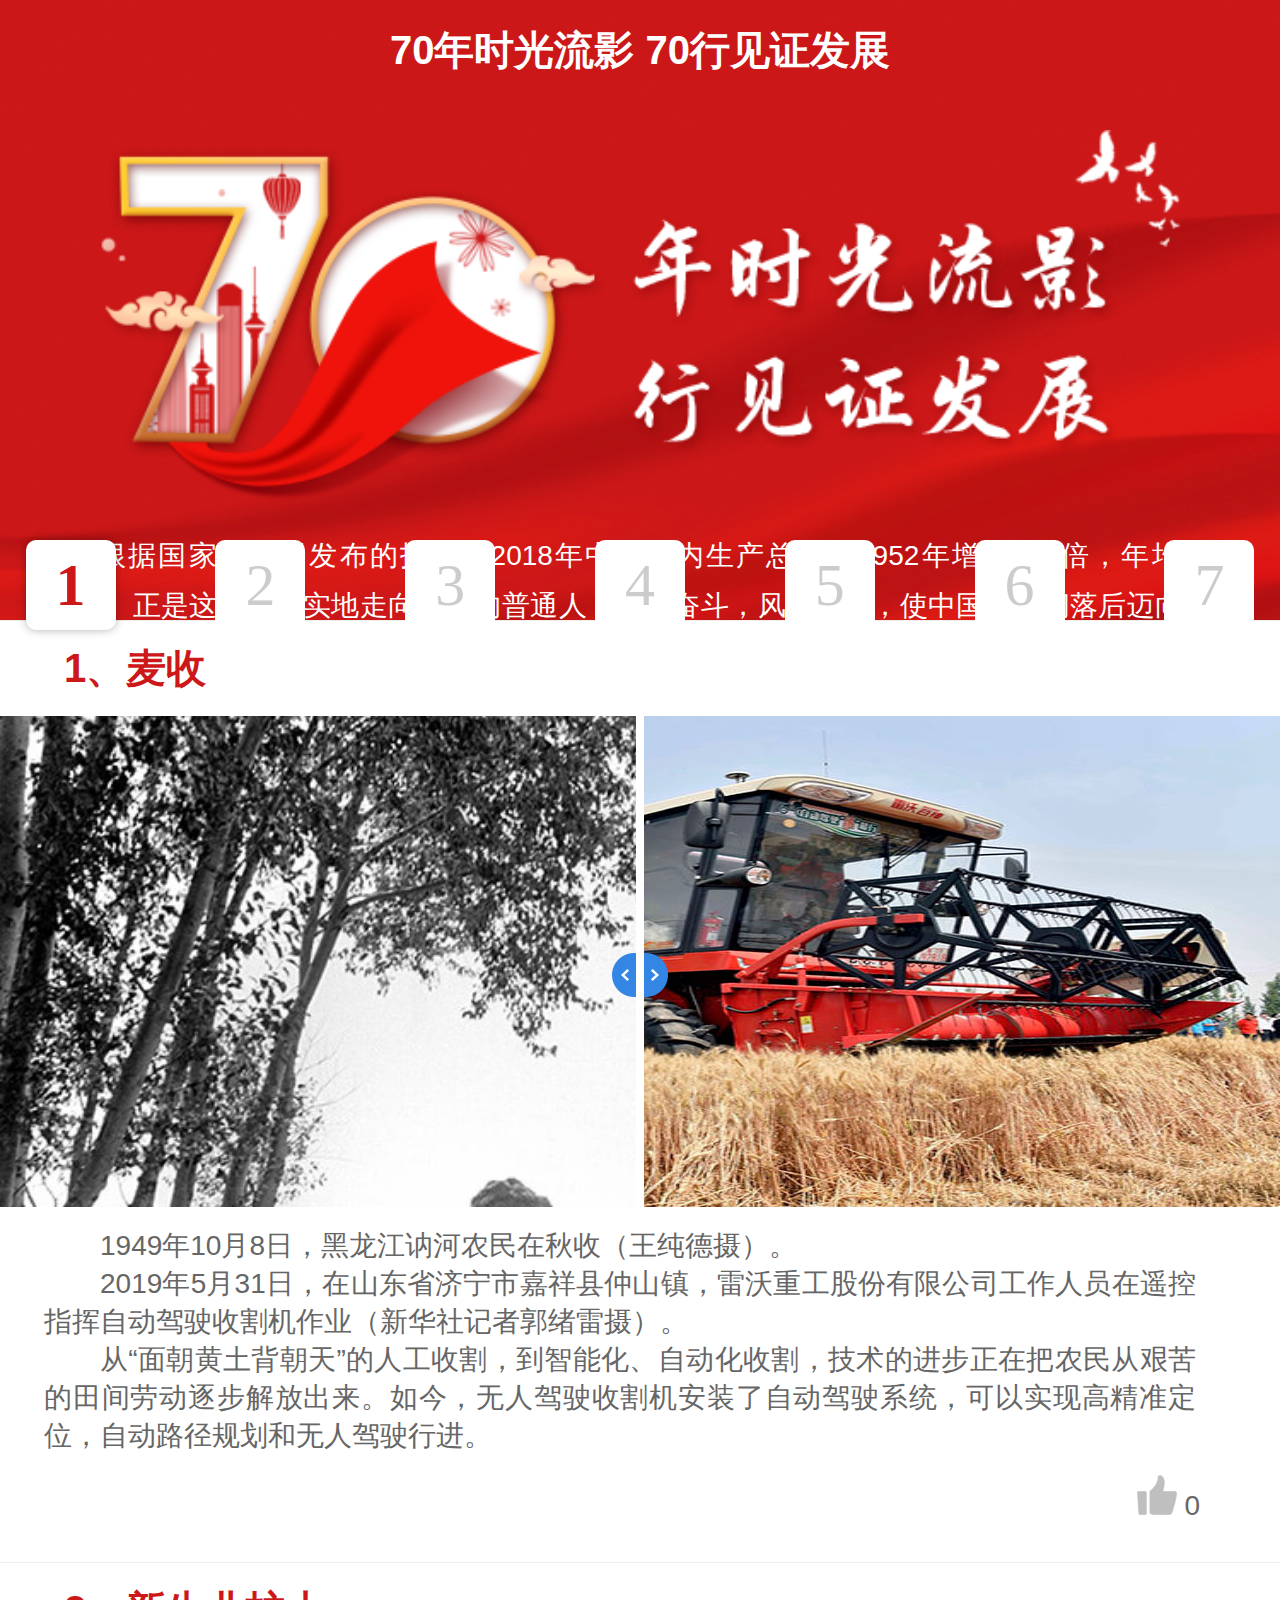
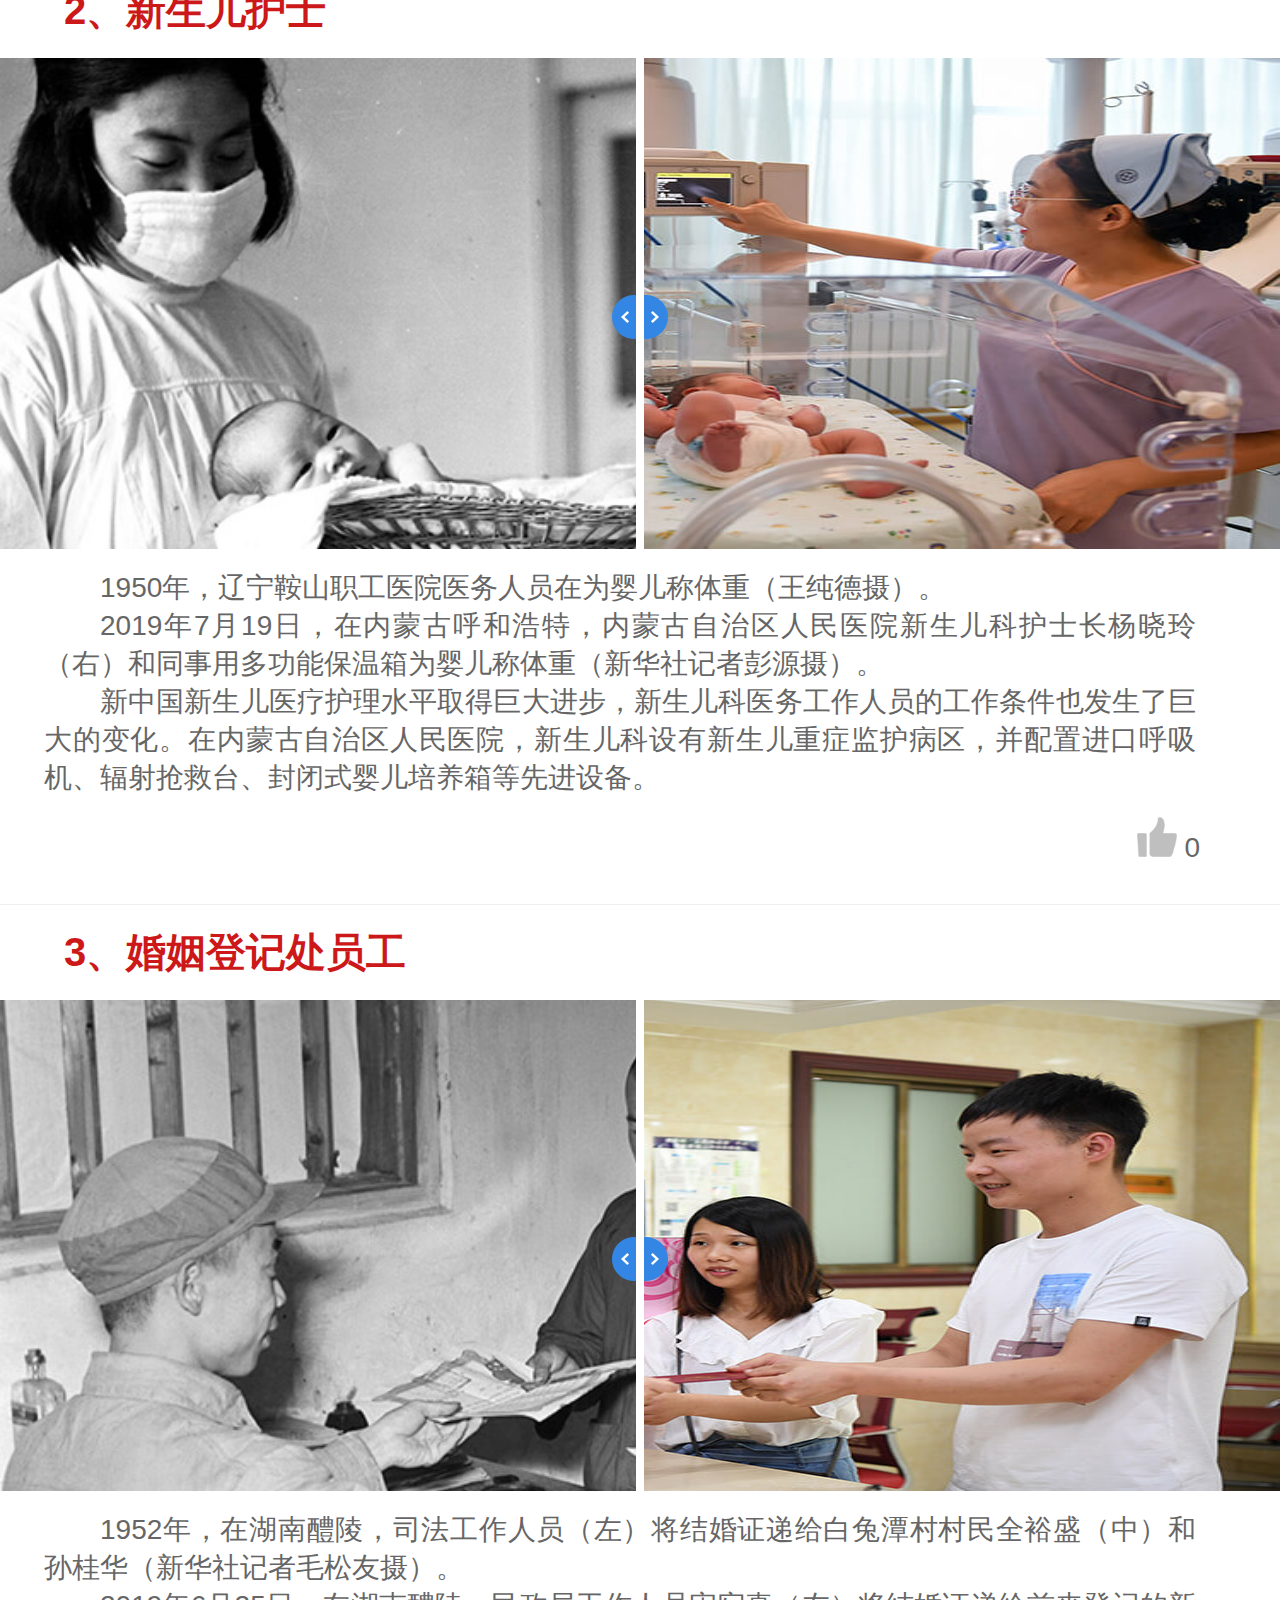
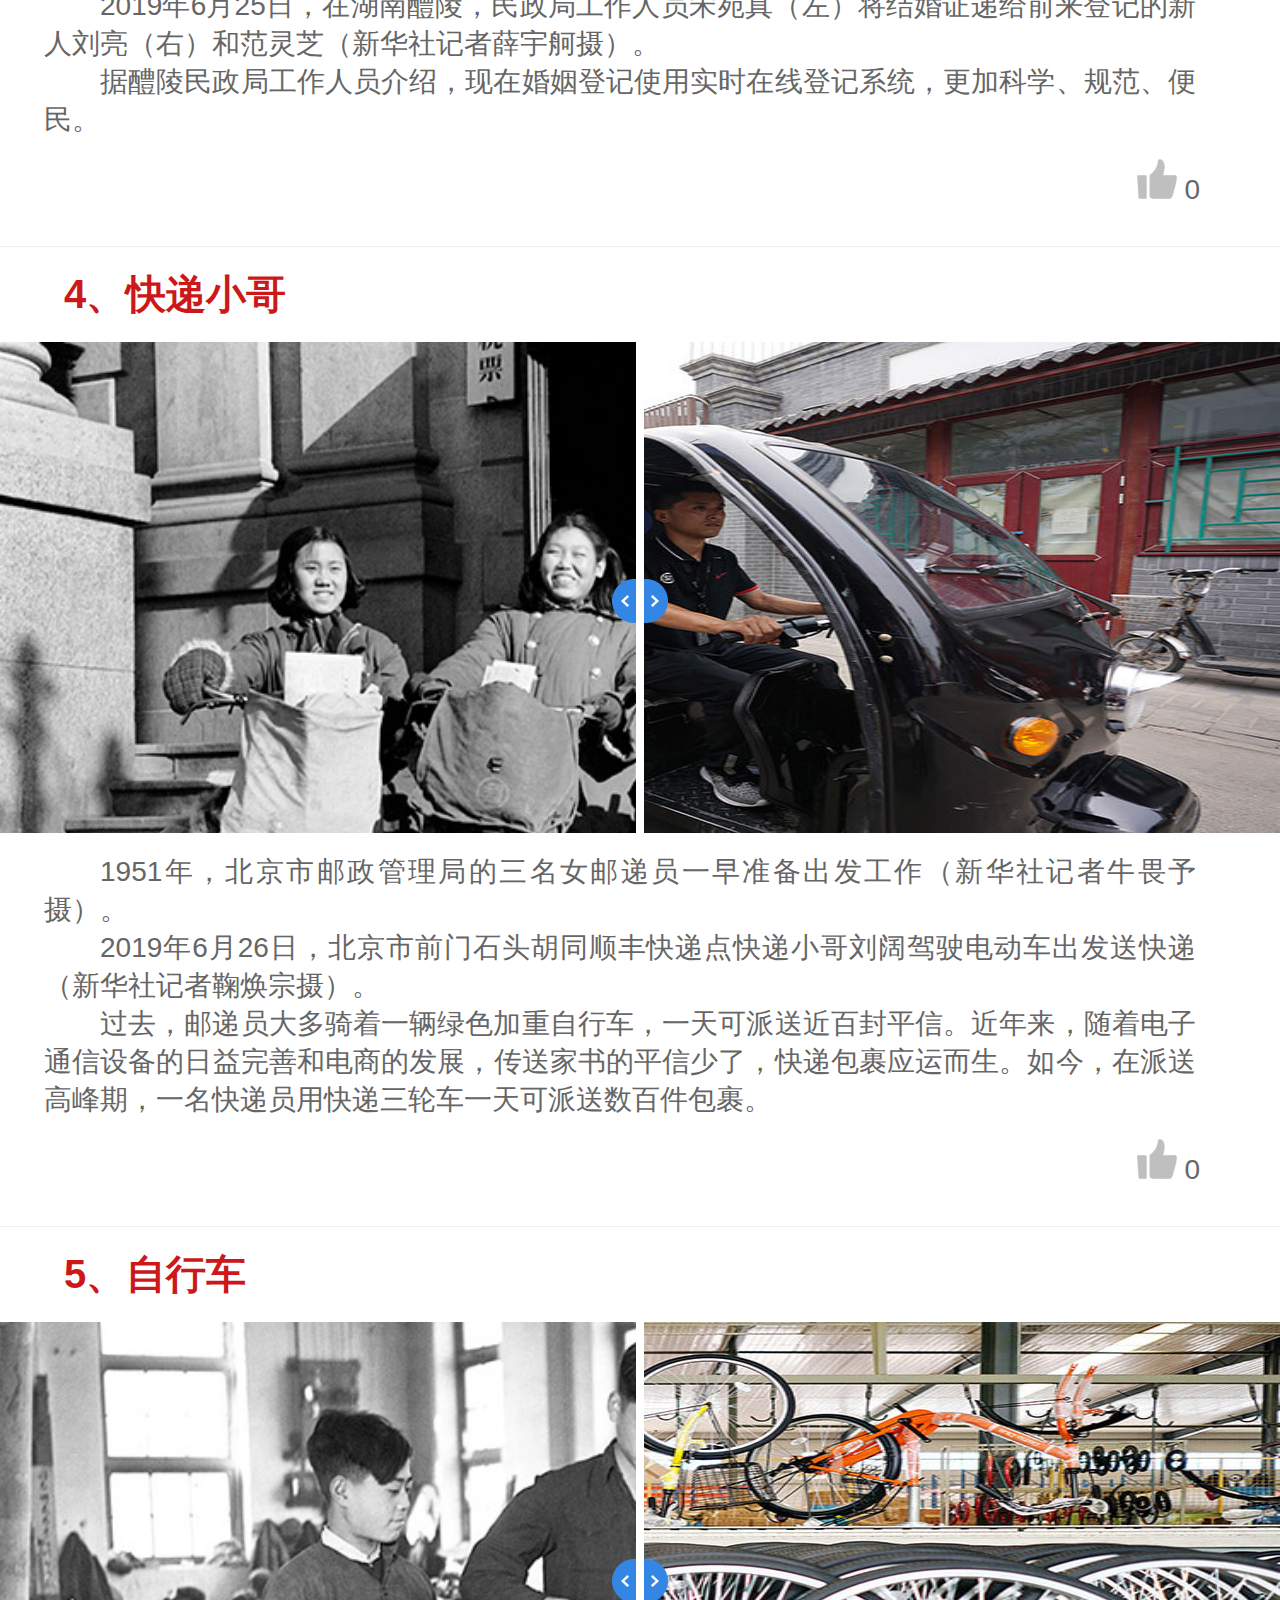
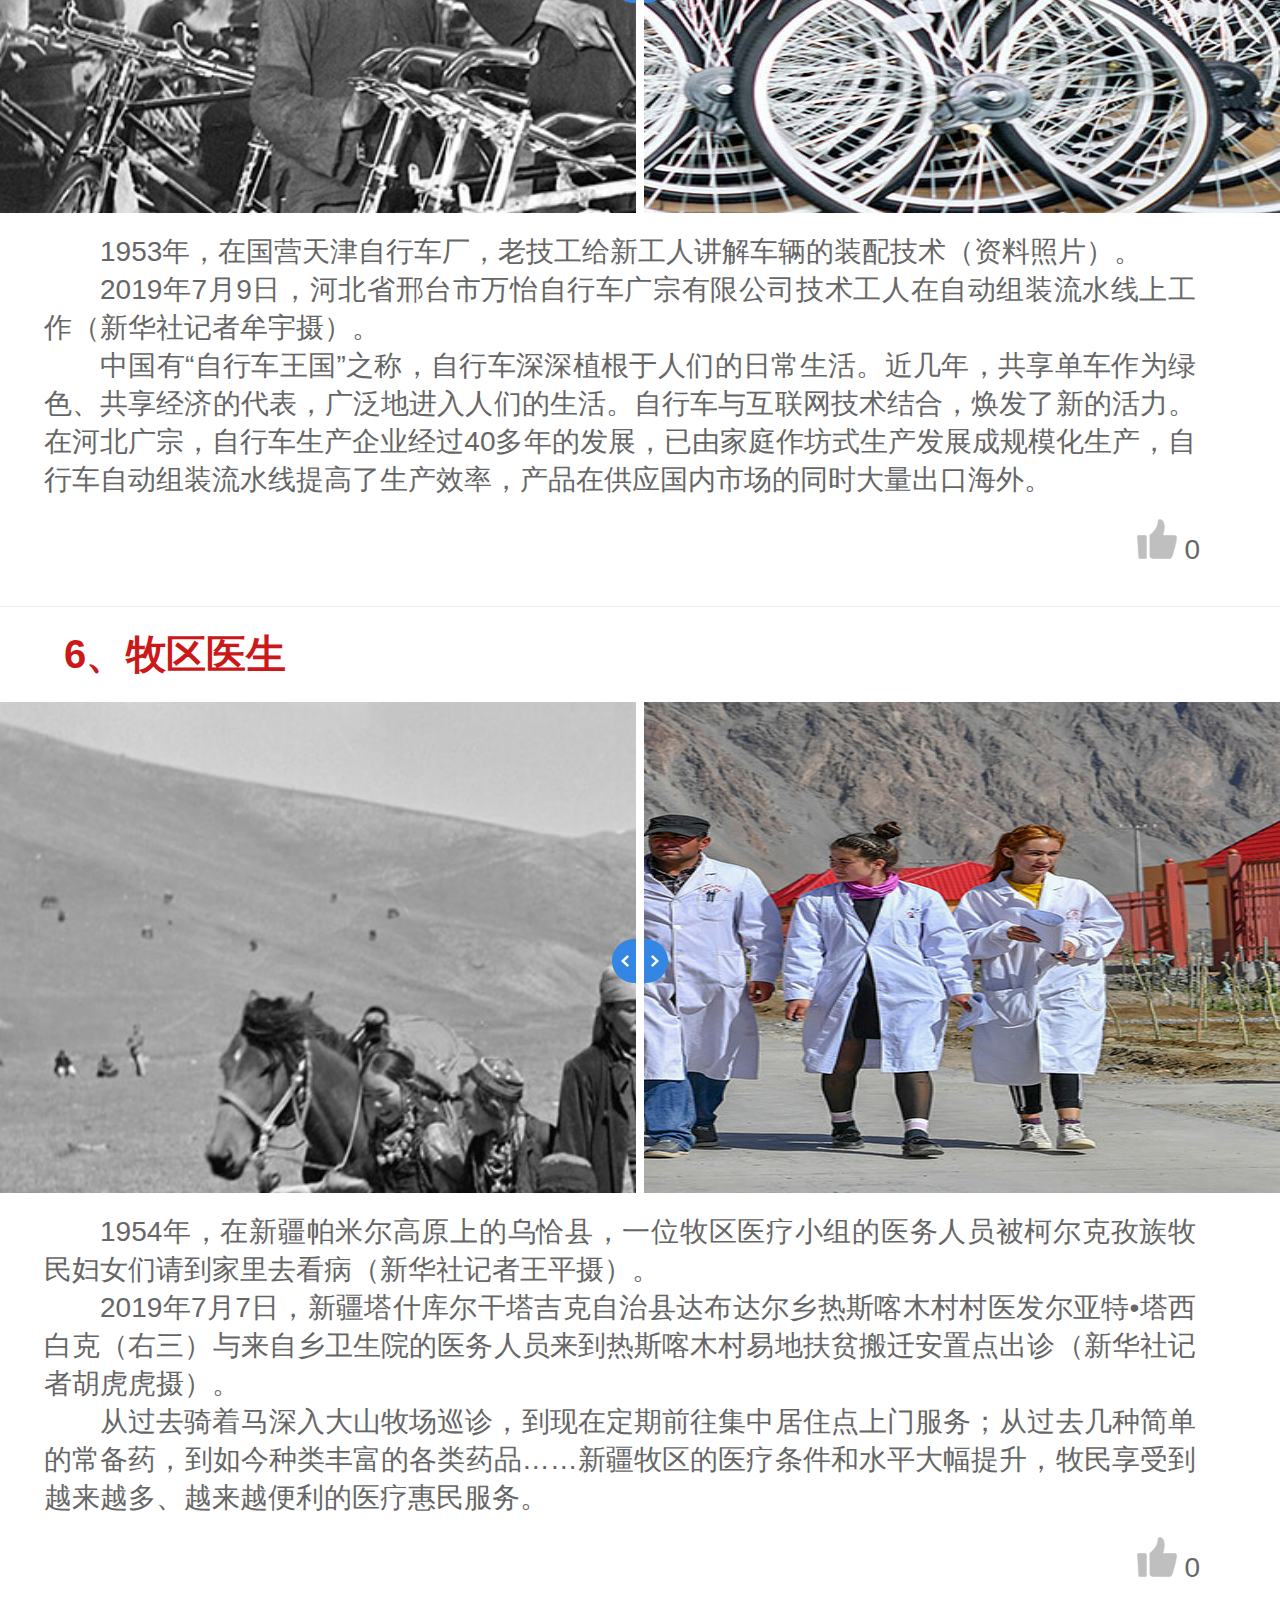
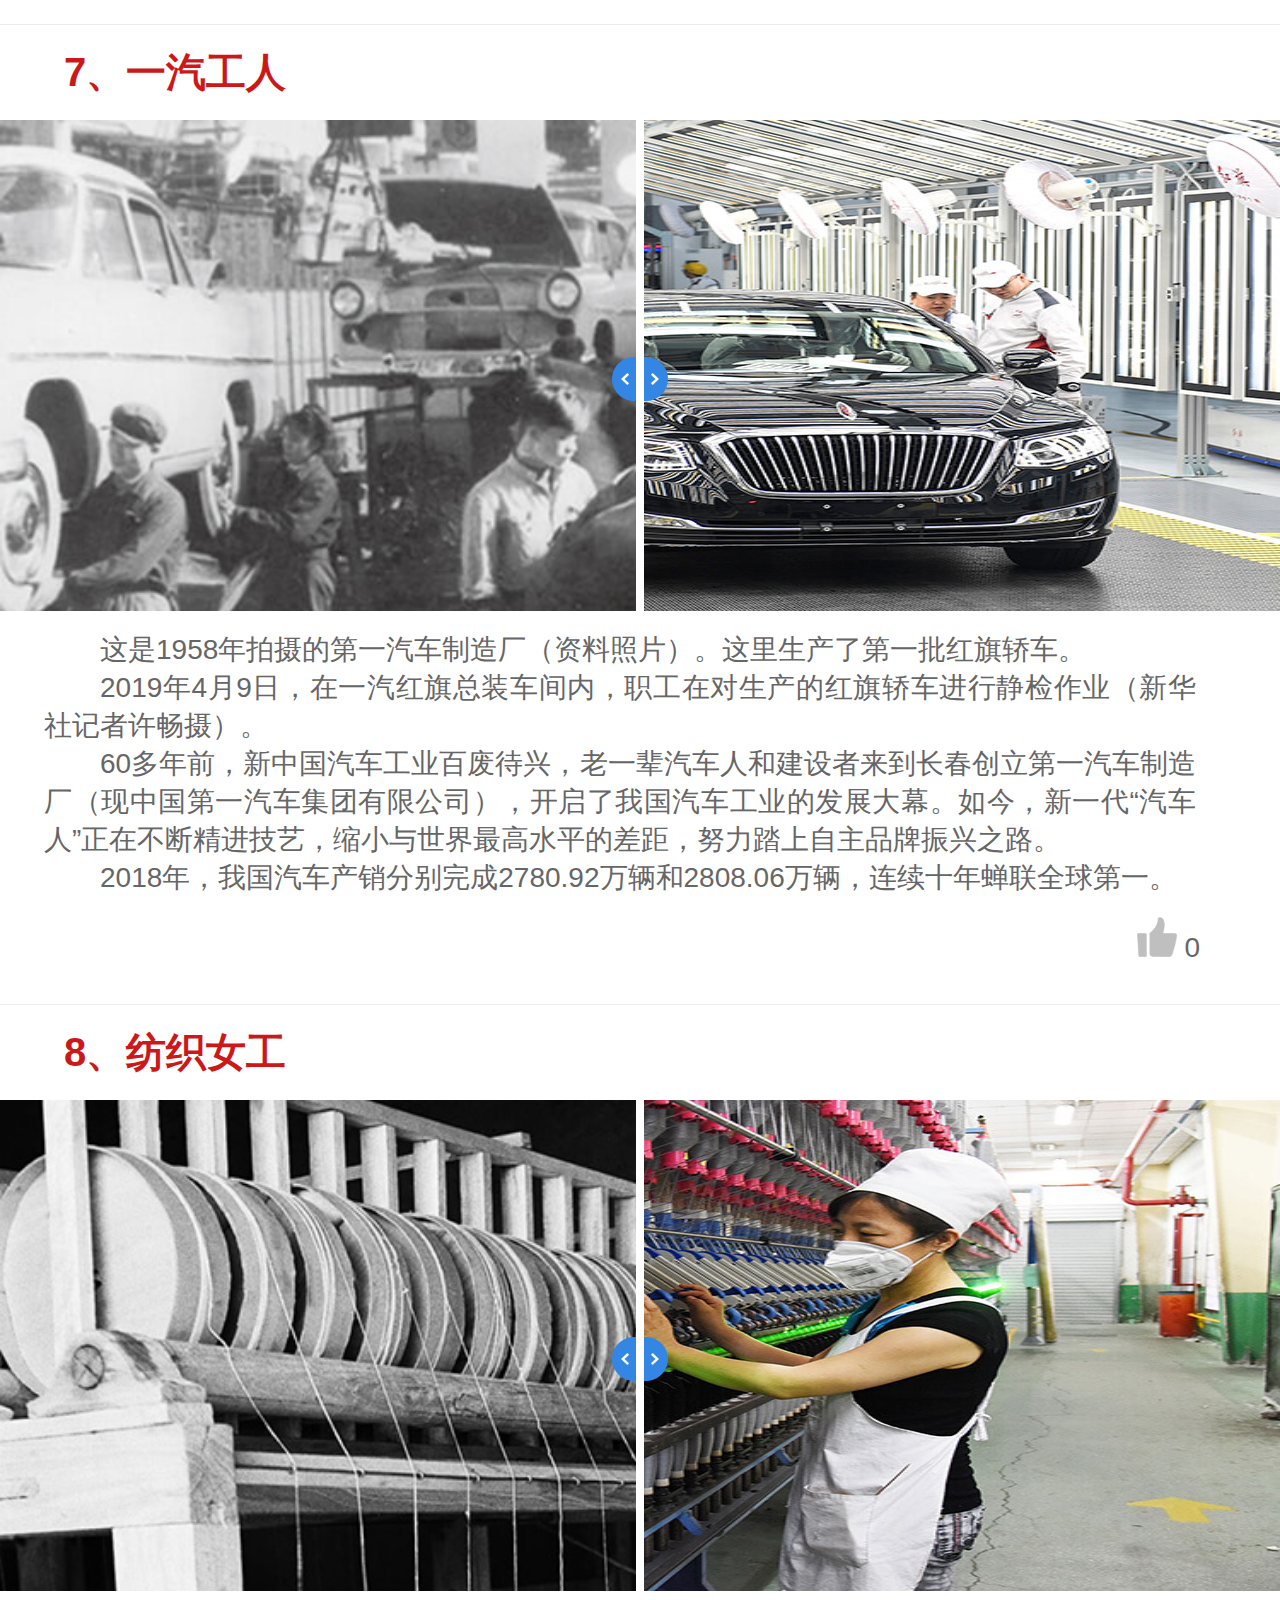
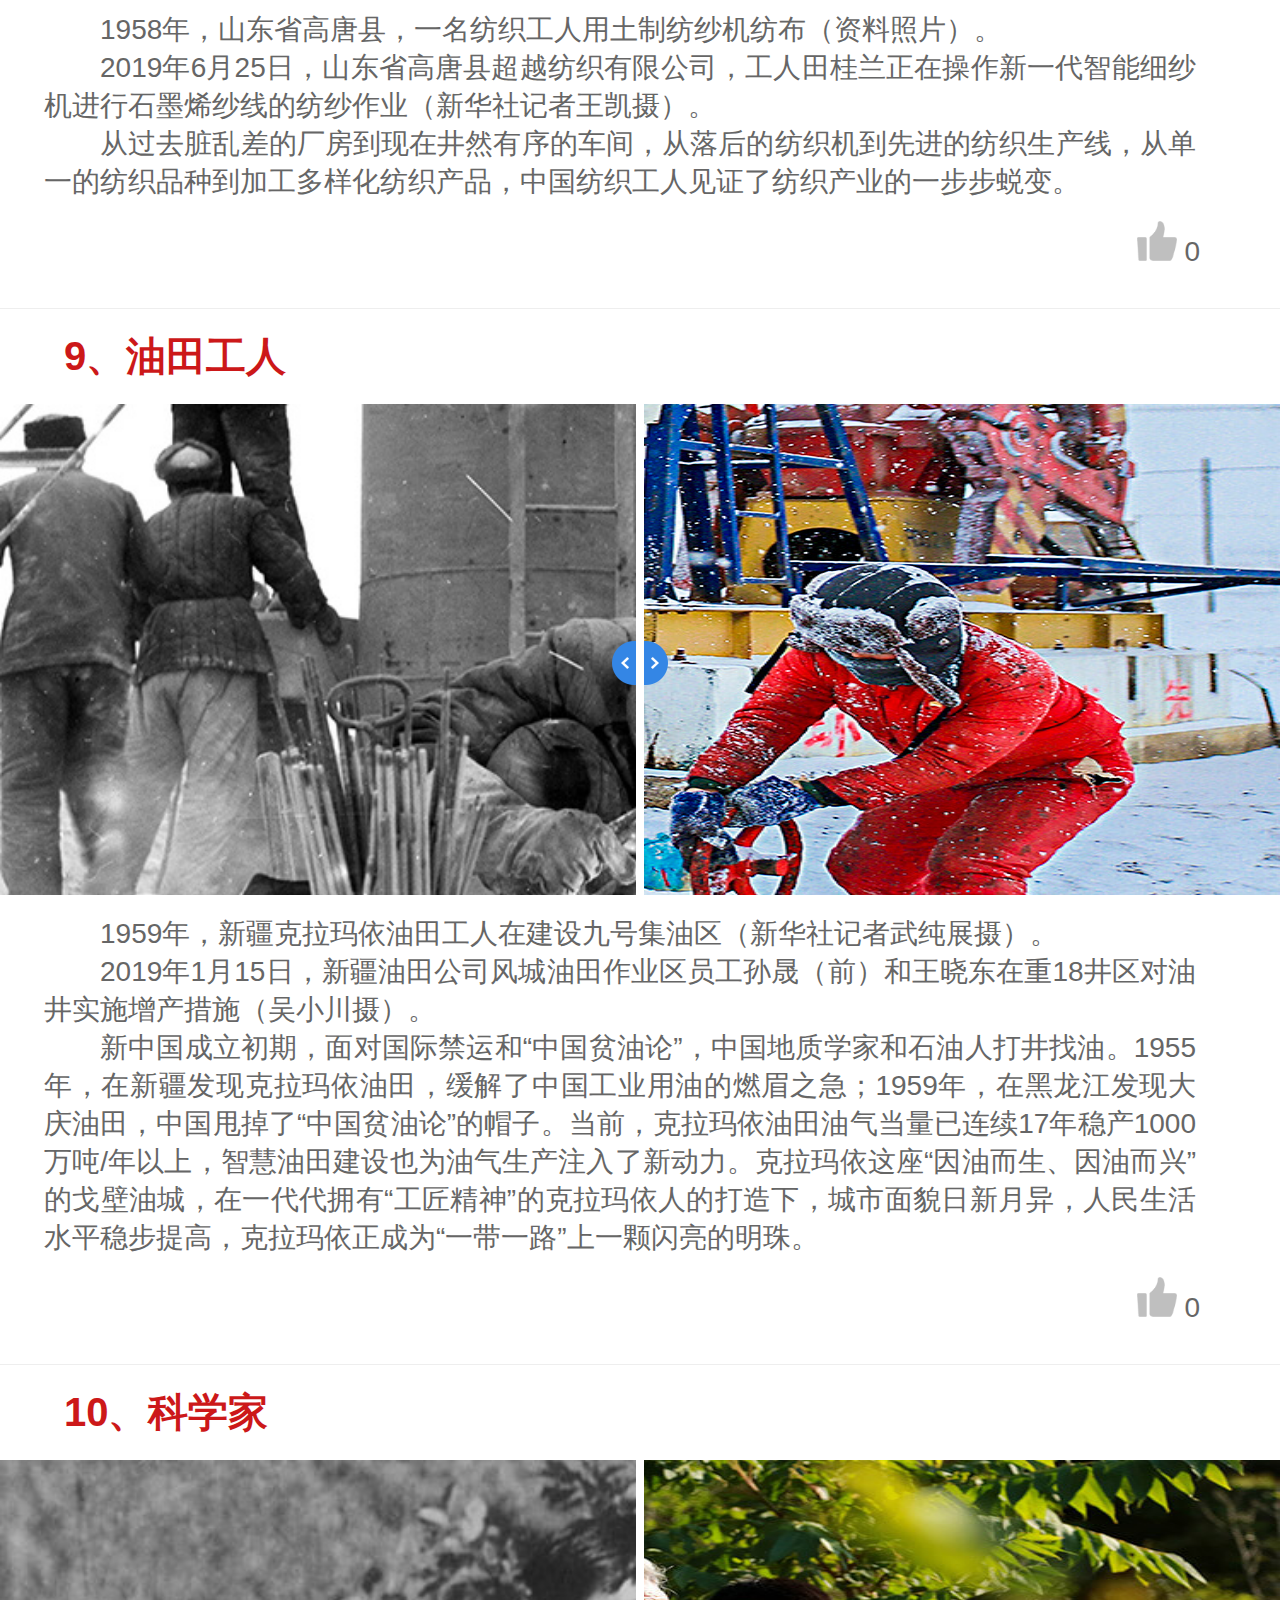
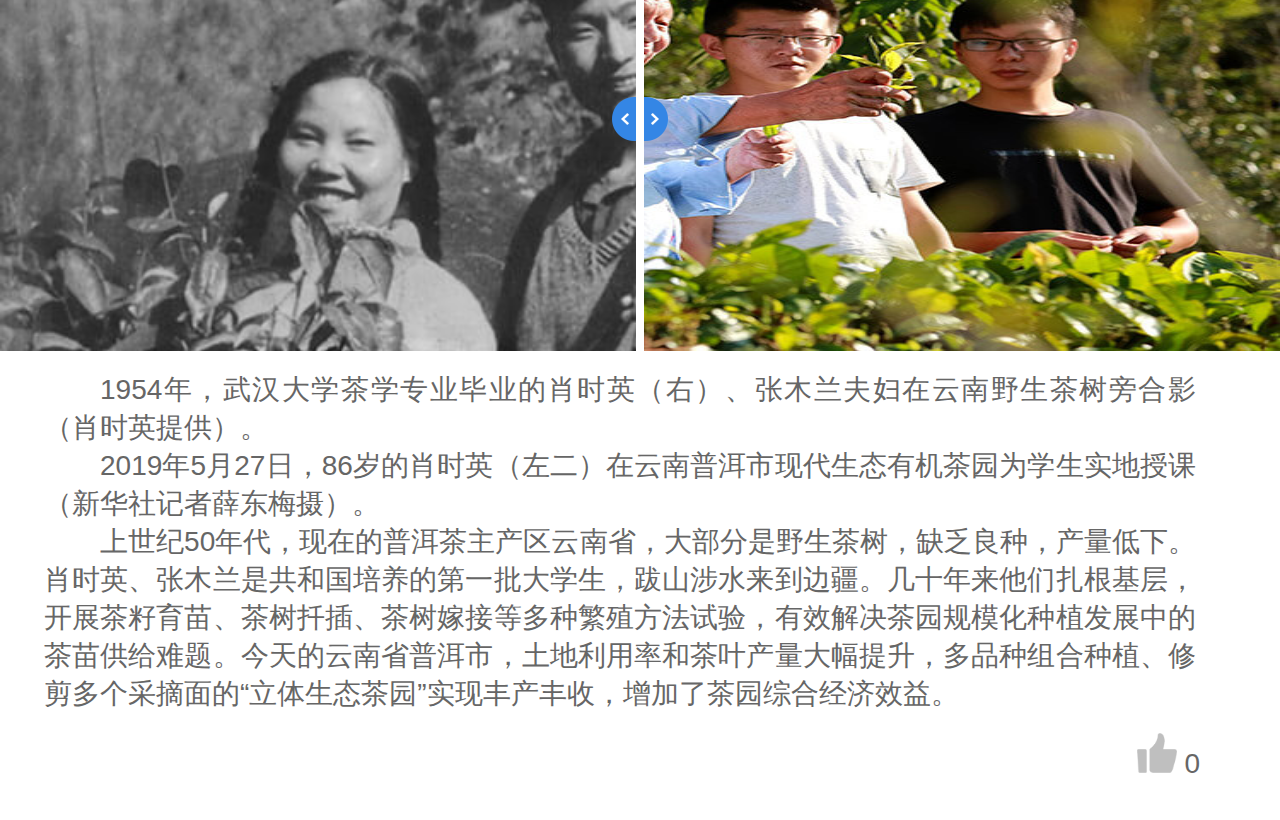
==== index.html @ 9a7c5da9 "'add'" ====
<html>
    <head>
        <meta charset='utf-8'/>
		<meta name="viewport" content="width=750,user-scalable=no" />
		<script>
			!function (url) {
				var link = document.createElement('link');
				link.rel = 'stylesheet';
				link.href = url + '?t=' + new Date().getTime();
				document.head.appendChild(link);
			}('./assets/css/index.css');
		</script>
        <title>
           壮丽70年 奋斗新时代
        </title>
        <style>
            *{margin:0;padding:0}
            a{
                text-decoration:none;
			}
			*{ touch-action: pan-y; } 
			li{list-style: none;}
			#container{
				width: 100%;
				height: 100%;
			}
        </style>
    </head>
    <body>
        <div id='loading'>
            <div class='lt-full'  style='background:url(./assets/images/loading-bg1.jpg) no-repeat center top;background-size:cover;opacity: 1'></div>

            <div class='zmiti-clock'>
                <div class='zmiti-c1'></div>
                <div class='zmiti-c2'></div>
                <div class='zmiti-c0'></div>
            </div>
             <div>轻轻地滑动手指，</div>
            <div>你将看到70年时光流影。</div>
            <div id='progress'>0%</div>
        </div>
        <div class='zmiti-main-ui'>
			<div class="zmiti-title-C hide " id='zmiti-title-C'>
				<header>70年时光流影 70行见证发展</header>
				<div class='zmiti-title-img'>
					<img src="./assets/images/70.png" alt="">
				</div>
				<div class='zmiti-title-text'>
					从邮递员到快递小哥、从下水道工人到城市环卫工作者、从绿皮火车司机到高铁司机……他们是普通职业的从业者，他们是新中国美好生活的创造者、守护者。每一个中国人，每一点平凡的努力，成就不平凡的自己，也成就不平凡的中国。</div>
				<div class='zmiti-title-text'>
					根据国家统计局发布的报告，2018年中国国内生产总值比1952年增长175倍，年均增长8.1%。正是这些脚踏实地走向梦想的普通人，默默奋斗，风雨砥砺，使中国从封闭落后迈向开放进步，从温饱不足迈向全面小康，从积贫积弱迈向繁荣富强，创造了人类发展史上的伟大奇迹。
				</div>
				<div class='zmiti-team-item'>总策划：刘洁、陈凯星</div>
				<div class='zmiti-team-item'>执行策划：王建华、齐慧杰、薛东梅</div>
				<div class='zmiti-team-item'>编辑：林繁晶、孟晨光、赵宇思、隋先凯 </div>
				<div class='zmiti-team-item'>新华社摄影部、新华社新媒体中心</div>
				<div class='zmiti-team-item'>联合制作</div>
				<span class='zmiti-arrow' id='zmiti-arrow'></span>
			</div>
			<ul class='zmiti-nav hide' id='zmiti-nav'>
				<li class='active'>1</li>
				<li>2</li>
				<li>3</li>
				<li>4</li>
				<li>5</li>
				<li>6</li>
				<li>7</li>
			</ul>
			<div id="container" class='hide'>

			</div>
        </div>

       

		<script src="//res.wx.qq.com/open/js/jweixin-1.3.0.js"></script>
		<!-- <script src="https://cdn.bootcss.com/vConsole/3.2.2/vconsole.min.js"></script> -->
        <script src="./assets/js/axios.min.js"></script>
	<script>
		window.VConsole && new VConsole()
		window.h5name  =  'image70';
        document.getElementsByTagName('html')[0].style.fontSize = 750 / 10 + 'px';
		function wxHandlercallback(res,title,desc) {
			arguments.callee.res = arguments.callee.res || res;
			wx.config({
				debug: false,
				appId: arguments.callee.res.appId,
				timestamp: arguments.callee.res.timestamp,
				nonceStr: arguments.callee.res.nonceStr,
				signature: arguments.callee.res.signature,
				jsApiList: ["onMenuShareTimeline", "onMenuShareAppMessage", "onMenuShareQQ", "onMenuShareQZone",
					"onMenuShareWeibo"
				]
			});

			//window.location.href = encodeURI(window.location.href)

			wx.ready(function () {
				var config = {
					title: '壮丽70年 奋斗新时代',
					desc: '70年时光流影 70行见证发展',
					//link: encodeURIComponent(window.location.href.split('?')[0].split('#')[0]),
					link: 'https://h5.zhongguowangshi.com/h5/'+window.h5name+'/index.html',
					imgUrl: "http://h5.zhongguowangshi.com/h5/"+window.h5name+"/assets/images/204.jpg",
					error:function(){

					},
					success(){
					}
				};
				wx.onMenuShareAppMessage(config);
				wx.onMenuShareTimeline(config);
			});
		}

        function loadScript(url){
            var script = document.createElement('script');
            script.src = url+'?t='+new Date().getTime();
            document.body.appendChild(script);
        }

        loadScript('./assets/js/index.js');
	</script>

        <script src="//openapi.zhongguowangshi.com/wxHandler.ashx?callback=wxHandlercallback&action=getWeixinConfig&debug=1&site=xhsh5"></script>
    </body>
</html>
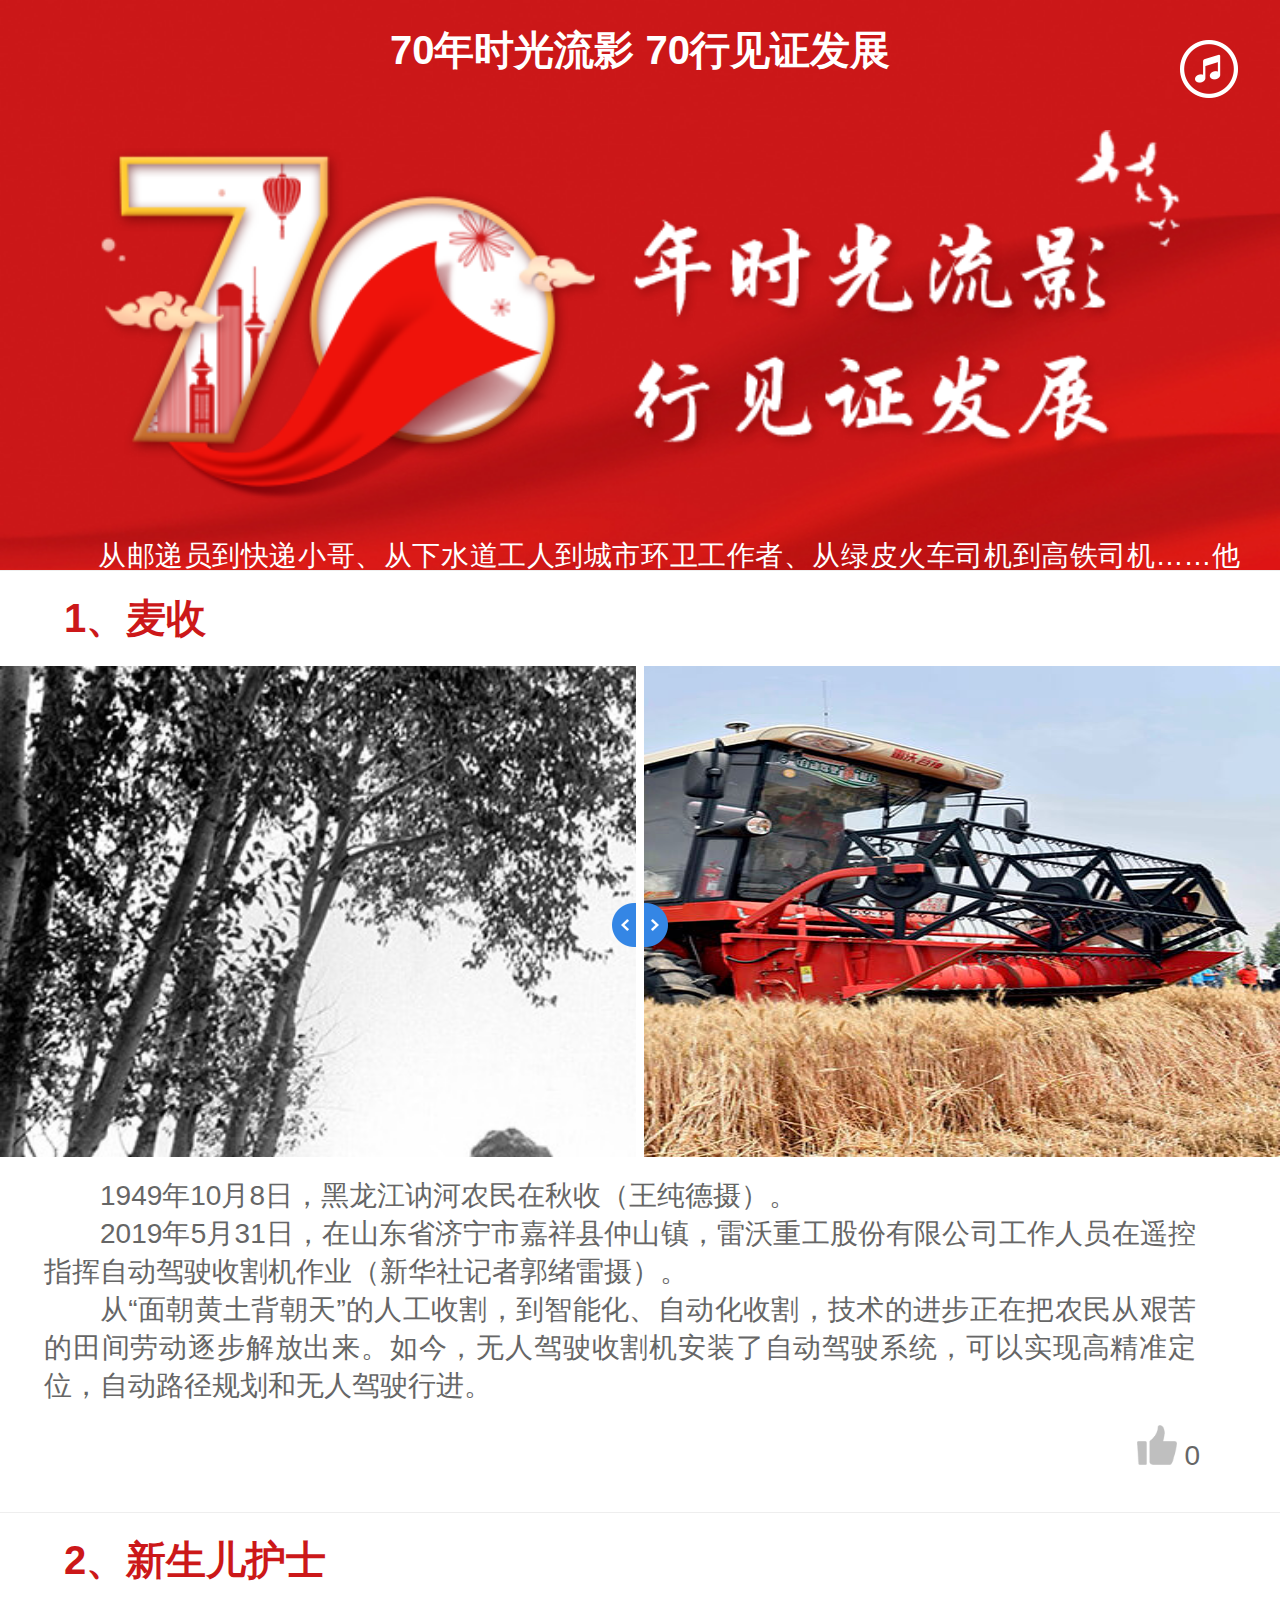
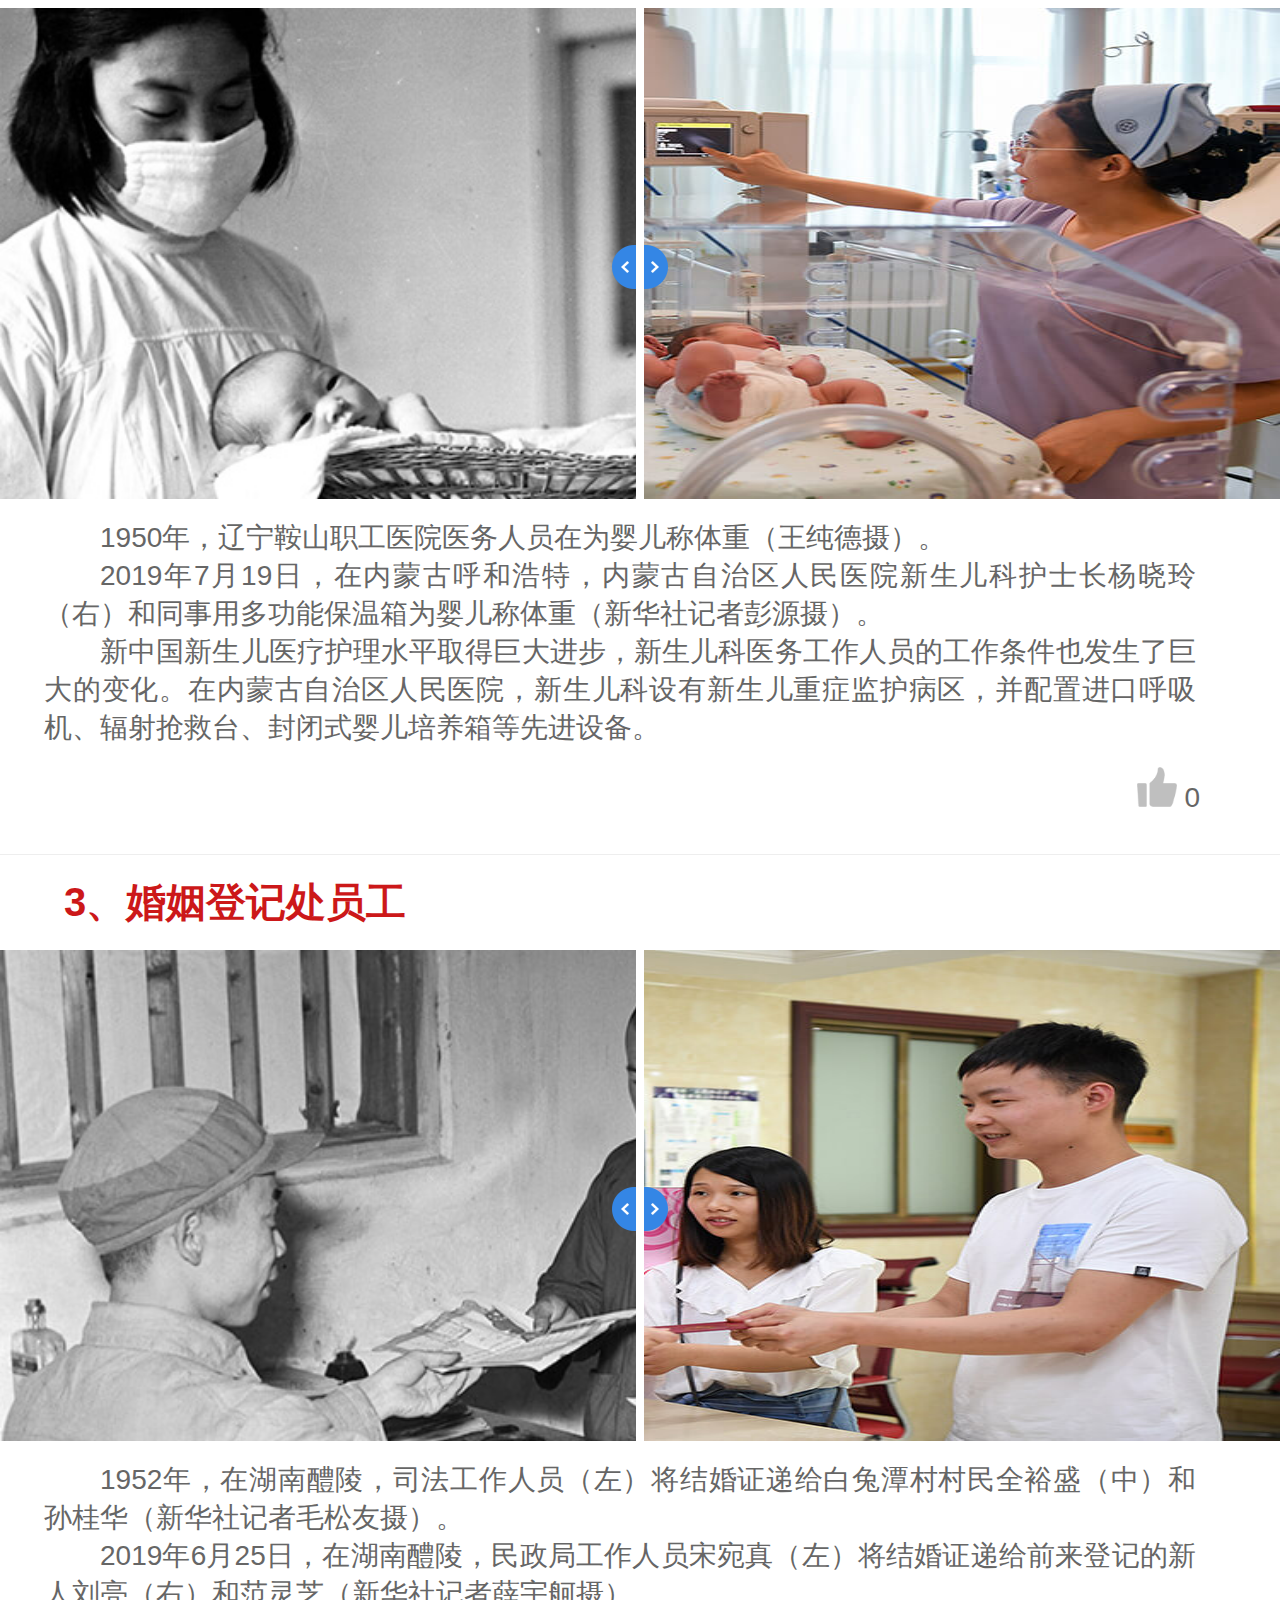
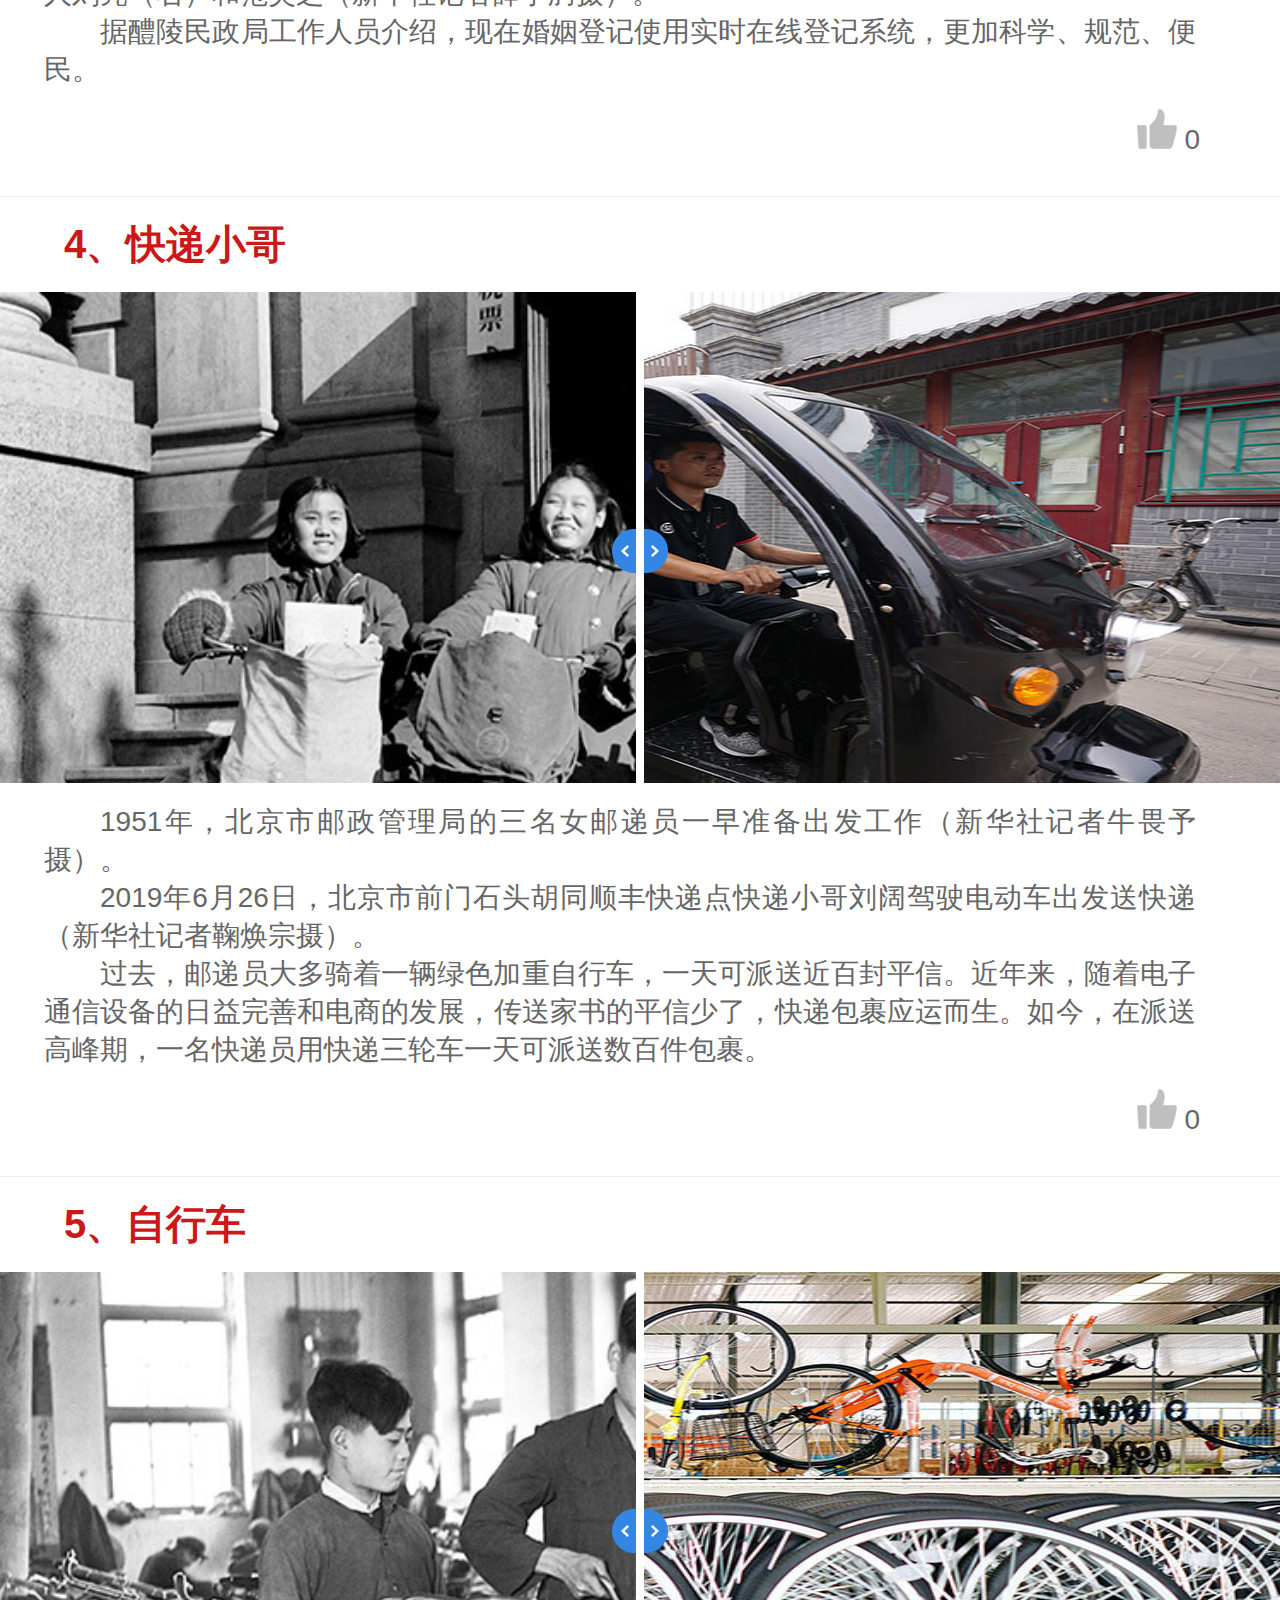
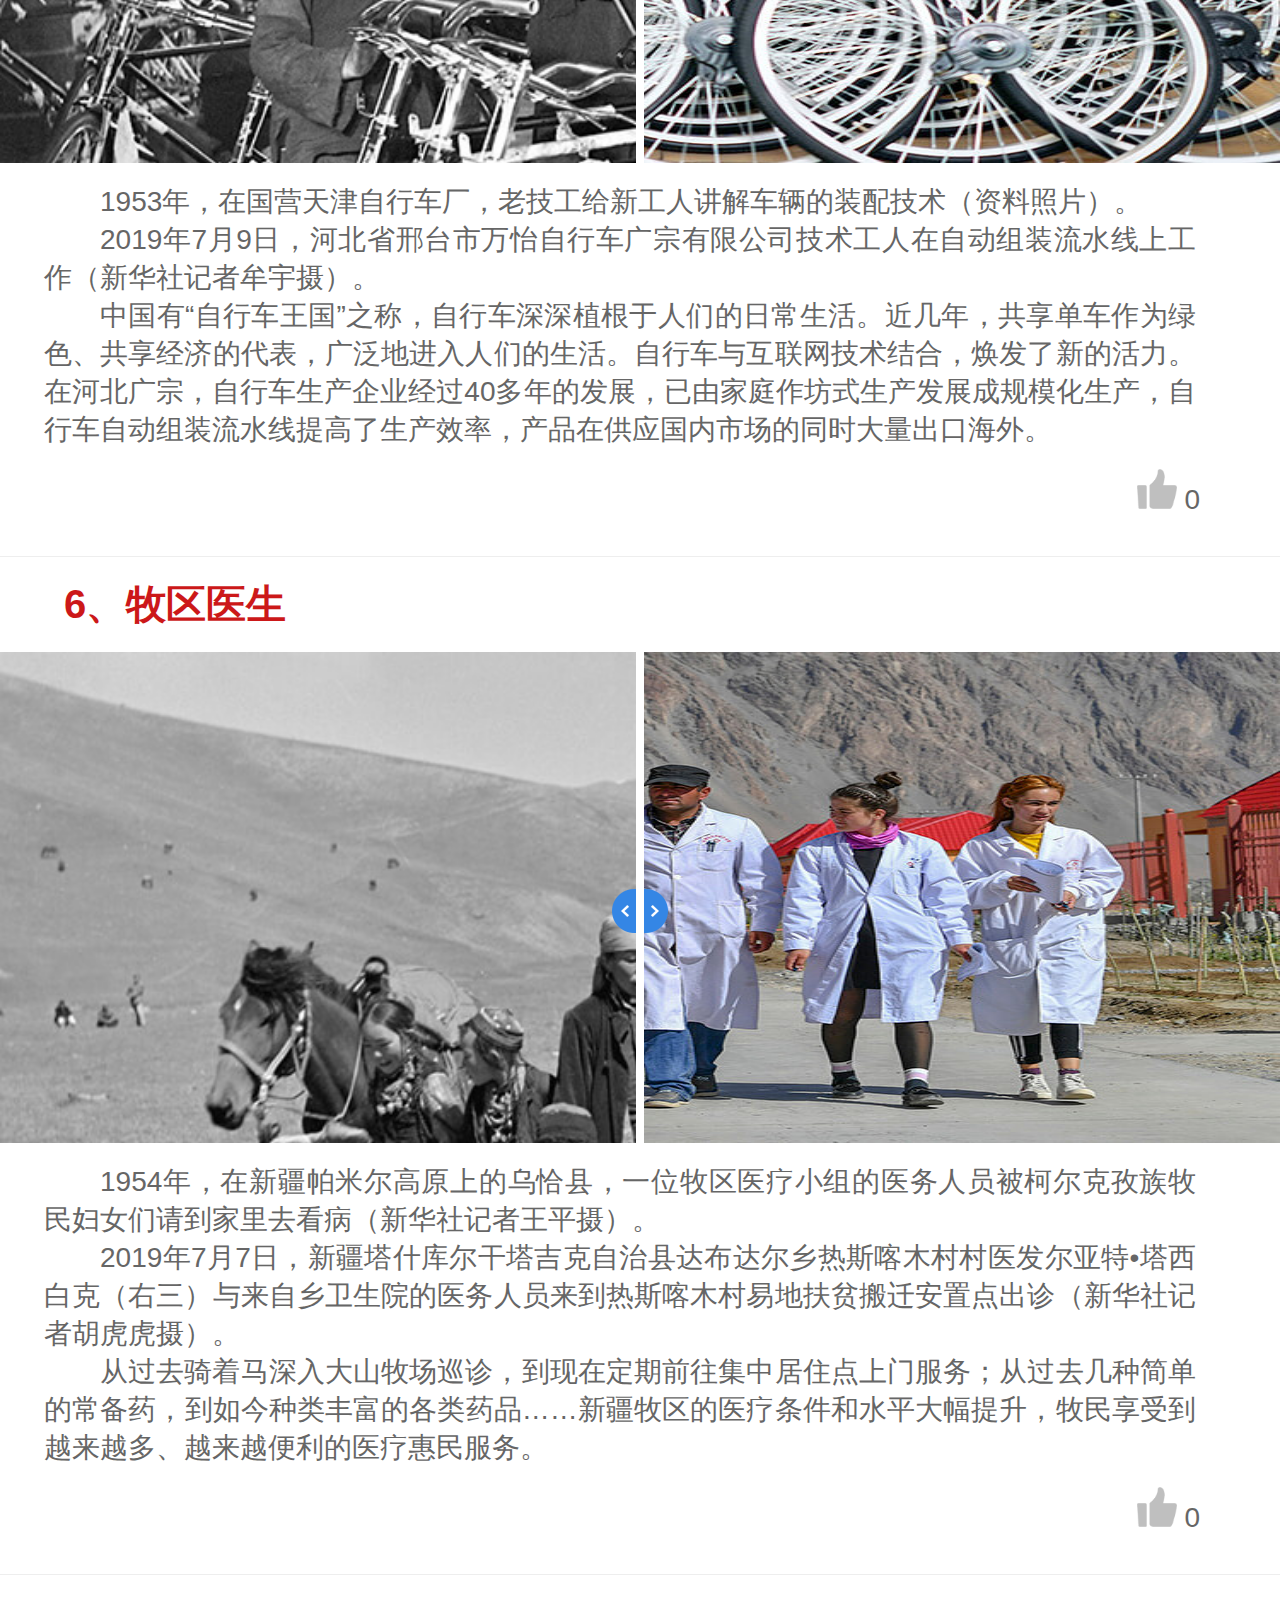
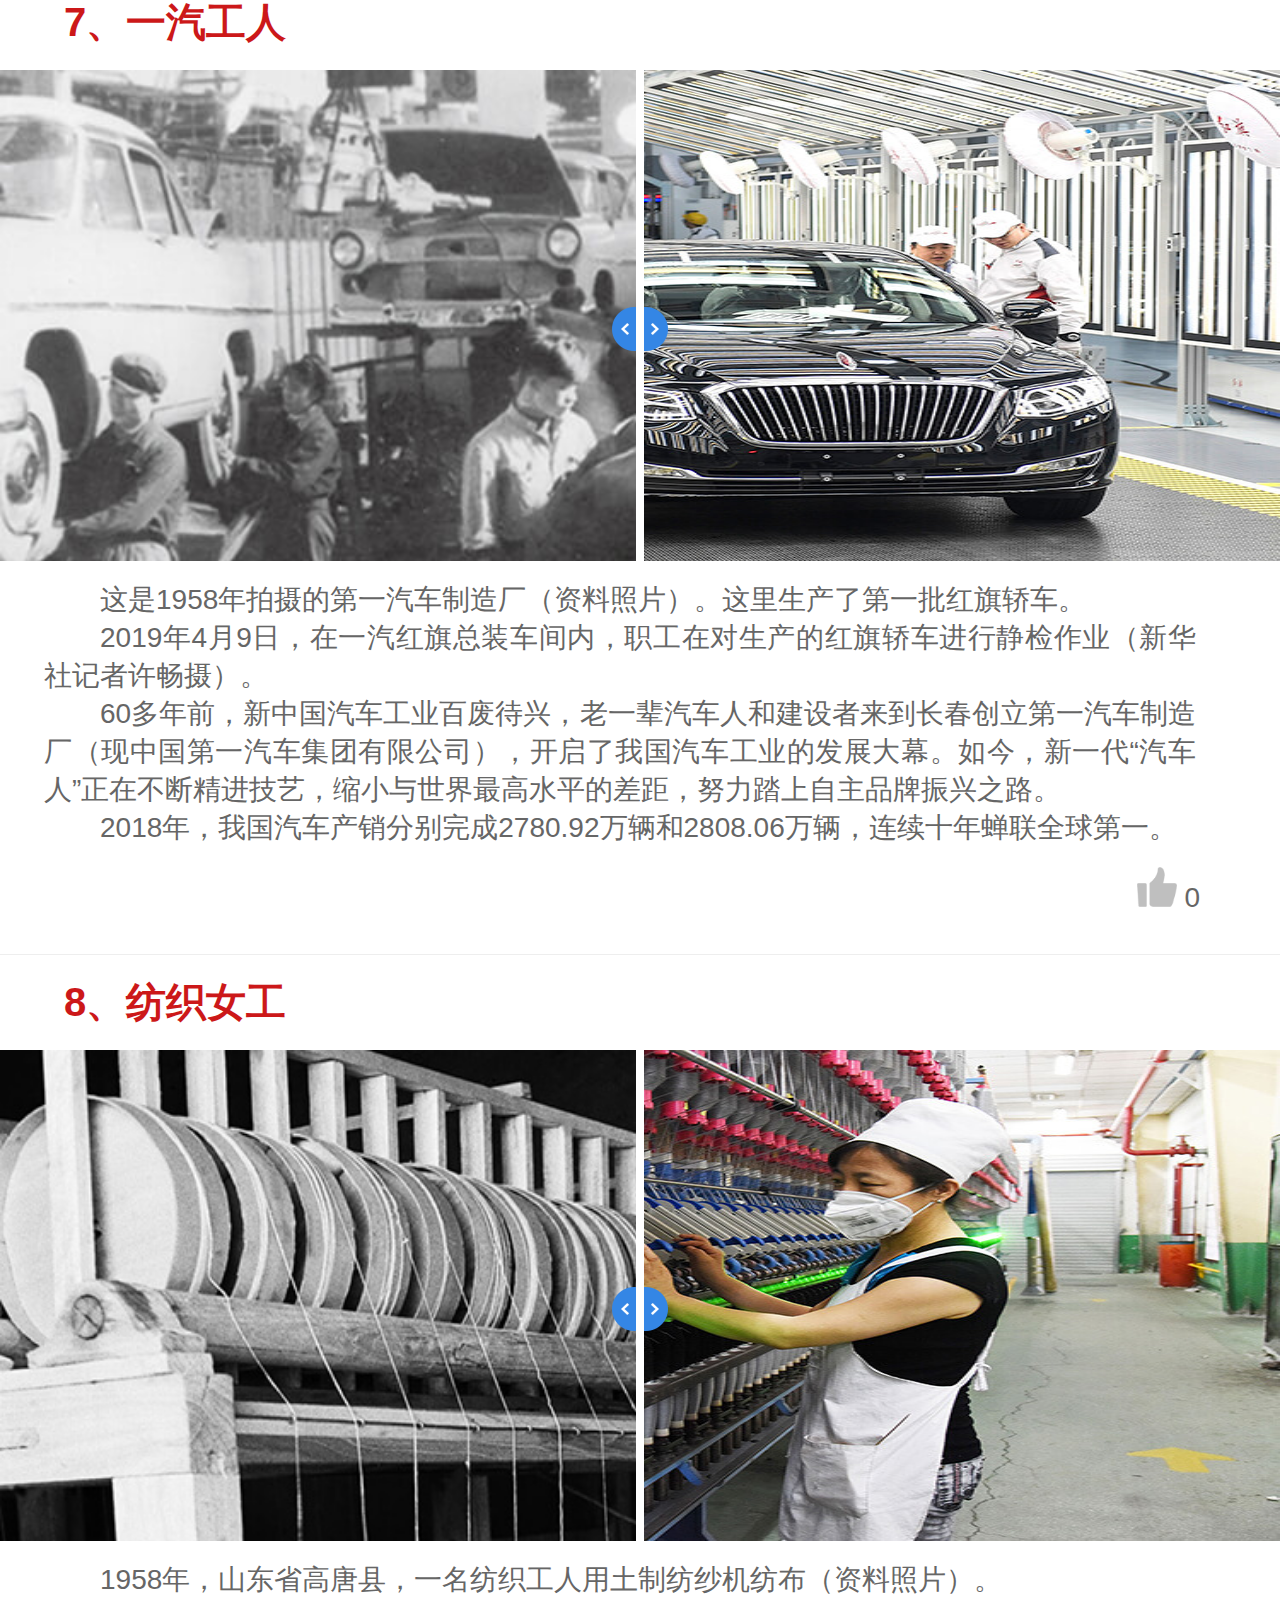
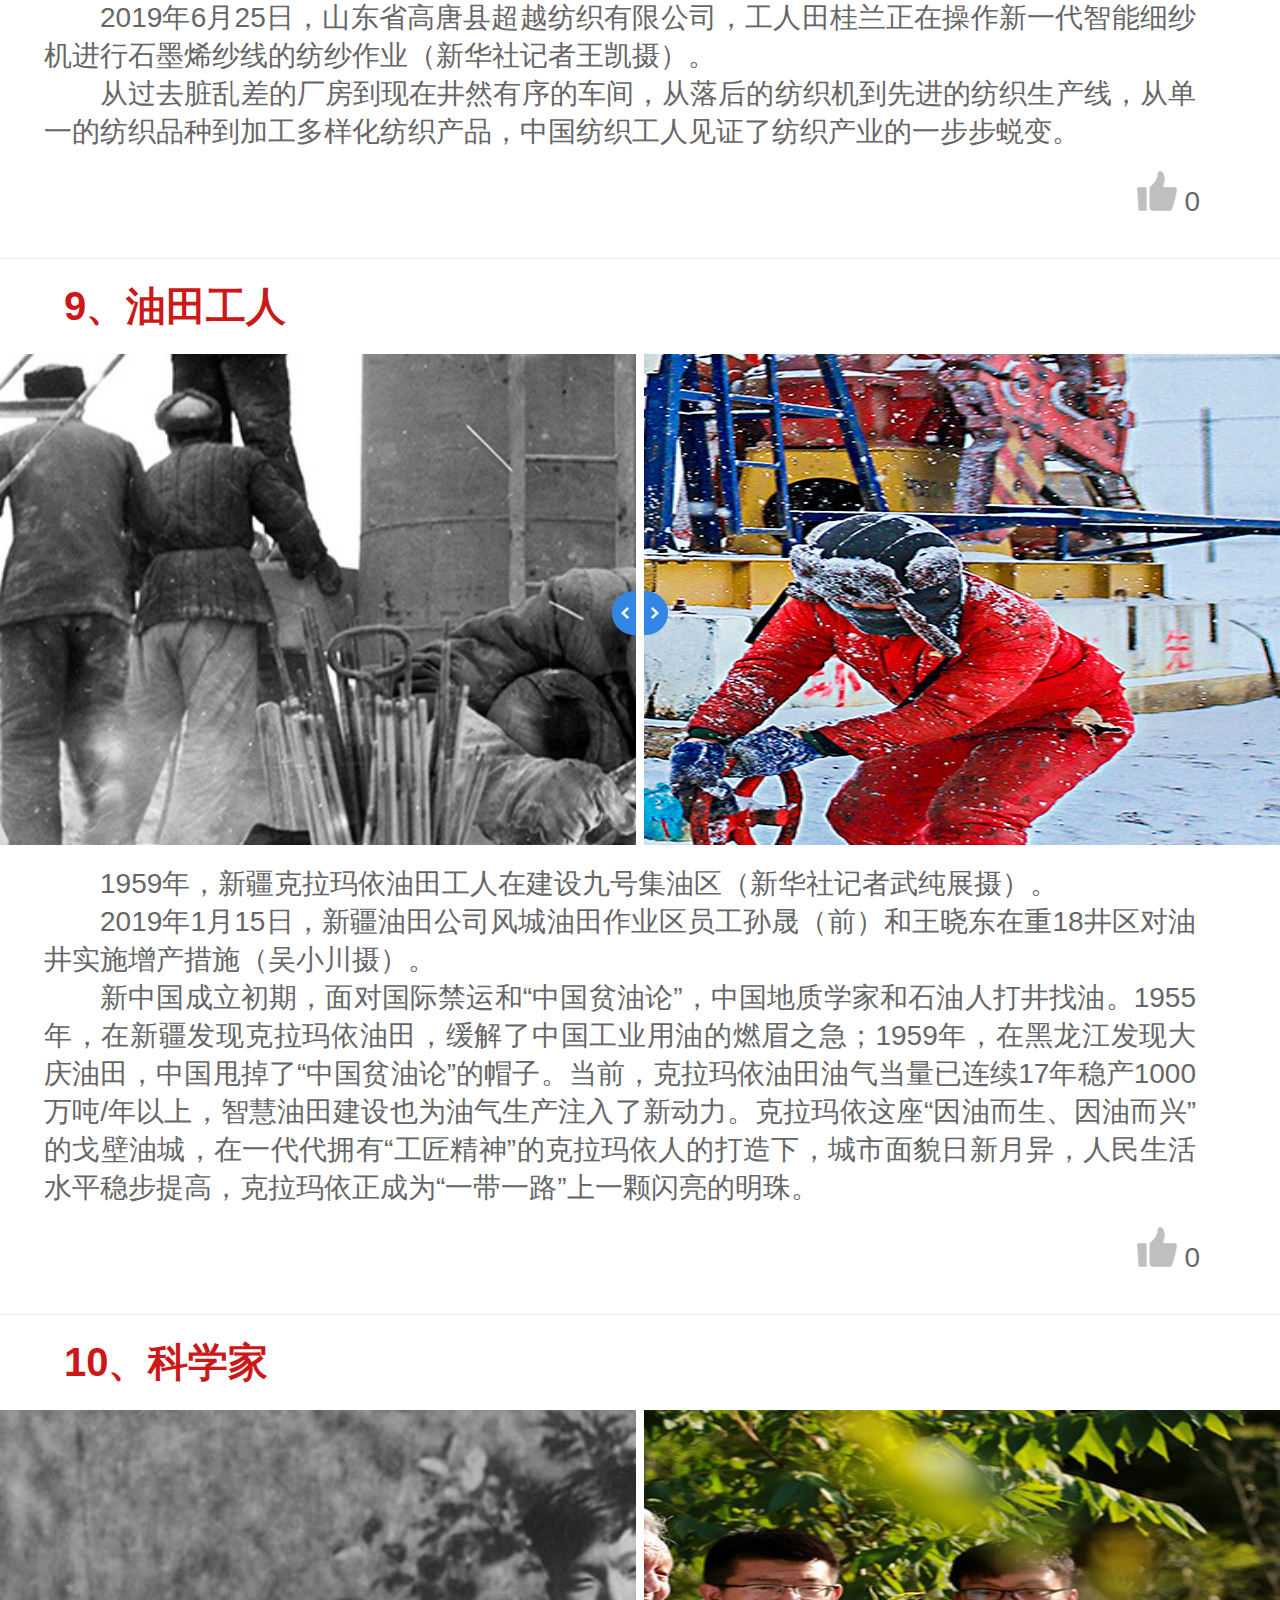
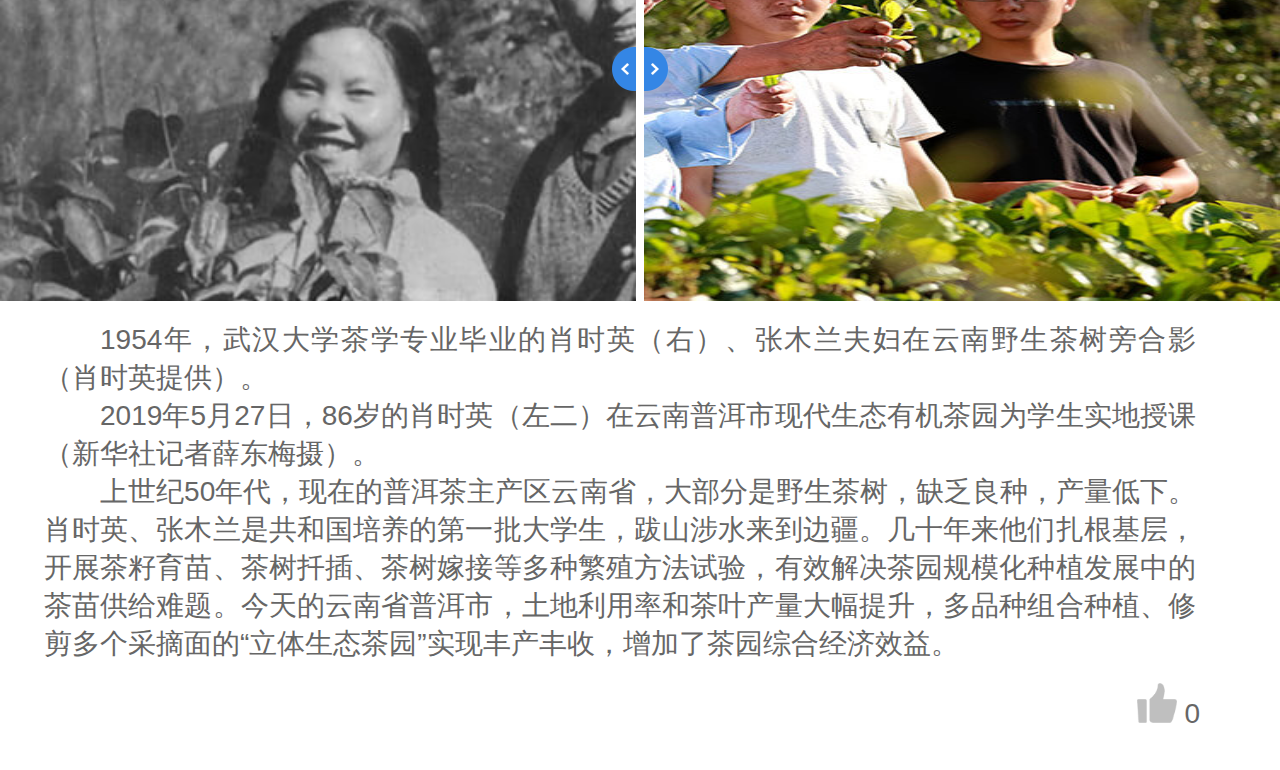
==== commit 758c67c4: "'a'" ====
--- a/index.html
+++ b/index.html
@@ -1,86 +1,114 @@
 <html>
-    <head>
-        <meta charset='utf-8'/>
-		<meta name="viewport" content="width=750,user-scalable=no" />
-		<script>
-			!function (url) {
-				var link = document.createElement('link');
-				link.rel = 'stylesheet';
-				link.href = url + '?t=' + new Date().getTime();
-				document.head.appendChild(link);
-			}('./assets/css/index.css');
-		</script>
-        <title>
-           壮丽70年 奋斗新时代
-        </title>
-        <style>
-            *{margin:0;padding:0}
-            a{
-                text-decoration:none;
-			}
-			*{ touch-action: pan-y; } 
-			li{list-style: none;}
-			#container{
-				width: 100%;
-				height: 100%;
-			}
-        </style>
-    </head>
-    <body>
-        <div id='loading'>
-            <div class='lt-full'  style='background:url(./assets/images/loading-bg1.jpg) no-repeat center top;background-size:cover;opacity: 1'></div>
 
-            <div class='zmiti-clock'>
-                <div class='zmiti-c1'></div>
-                <div class='zmiti-c2'></div>
-                <div class='zmiti-c0'></div>
-            </div>
-             <div>轻轻地滑动手指，</div>
-            <div>你将看到70年时光流影。</div>
-            <div id='progress'>0%</div>
-        </div>
-        <div class='zmiti-main-ui'>
-			<div class="zmiti-title-C hide " id='zmiti-title-C'>
-				<header>70年时光流影 70行见证发展</header>
-				<div class='zmiti-title-img'>
-					<img src="./assets/images/70.png" alt="">
-				</div>
-				<div class='zmiti-title-text'>
-					从邮递员到快递小哥、从下水道工人到城市环卫工作者、从绿皮火车司机到高铁司机……他们是普通职业的从业者，他们是新中国美好生活的创造者、守护者。每一个中国人，每一点平凡的努力，成就不平凡的自己，也成就不平凡的中国。</div>
-				<div class='zmiti-title-text'>
+<head>
+	<meta charset='utf-8' />
+	<meta name="viewport" content="width=750,user-scalable=no" />
+	<script>
+		!function (url) {
+			var link = document.createElement('link');
+			link.rel = 'stylesheet';
+			link.href = url + '?t=' + new Date().getTime();
+			document.head.appendChild(link);
+		}('./assets/css/index.css');
+	</script>
+	<title>
+		壮丽70年 奋斗新时代
+	</title>
+	<style>
+		* {
+			margin: 0;
+			padding: 0
+		}
+
+		a {
+			text-decoration: none;
+		}
+
+		* {
+			touch-action: pan-y;
+		}
+
+		li {
+			list-style: none;
+		}
+
+		#container {
+			width: 100%;
+			height: 100%;
+			position: relative;
+			z-index: 9;
+		}
+	</style>
+</head>
+
+<body>
+	<div id='play' class='zmiti-play '>
+		<img src="./assets/images/play.png" alt="">
+		<audio src='./assets/music/bg.mp3' autoplay loop id='audio'></audio>
+	</div>
+	<div id='loading'>
+		<div class='lt-full'
+			style='background:url(./assets/images/loading-bg1.jpg) no-repeat center top;background-size:cover;opacity: 1'>
+		</div>
+
+		<div class='zmiti-clock'>
+			<div class='zmiti-c1'></div>
+			<div class='zmiti-c2'></div>
+			<div class='zmiti-c0'></div>
+		</div>
+		<div>轻轻地滑动手指，</div>
+		<div>你将看到70年时光流影。</div>
+		<div id='progress'>0%</div>
+	</div>
+	<div class='zmiti-main-ui'>
+		<div class="zmiti-title-C hide " id='zmiti-title-C'>
+			<header>70年时光流影 70行见证发展</header>
+			<div class='zmiti-title-img'>
+				<img src="./assets/images/70.png" alt="">
+			</div>
+			<div class='zmiti-title-text'>
+				<div style='text-align:center;text-indent:0;' id='zmiti-group-name'>第一组</div>
+				<p style="text-indent: 2em;margin: 0;padding: 0;">
 					根据国家统计局发布的报告，2018年中国国内生产总值比1952年增长175倍，年均增长8.1%。正是这些脚踏实地走向梦想的普通人，默默奋斗，风雨砥砺，使中国从封闭落后迈向开放进步，从温饱不足迈向全面小康，从积贫积弱迈向繁荣富强，创造了人类发展史上的伟大奇迹。
-				</div>
-				<div class='zmiti-team-item'>总策划：刘洁、陈凯星</div>
-				<div class='zmiti-team-item'>执行策划：王建华、齐慧杰、薛东梅</div>
-				<div class='zmiti-team-item'>编辑：林繁晶、孟晨光、赵宇思、隋先凯 </div>
-				<div class='zmiti-team-item'>新华社摄影部、新华社新媒体中心</div>
-				<div class='zmiti-team-item'>联合制作</div>
-				<span class='zmiti-arrow' id='zmiti-arrow'></span>
+				</p>
 			</div>
-			<ul class='zmiti-nav hide' id='zmiti-nav'>
-				<li class='active'>1</li>
-				<li>2</li>
-				<li>3</li>
-				<li>4</li>
-				<li>5</li>
-				<li>6</li>
-				<li>7</li>
-			</ul>
-			<div id="container" class='hide'>
+			<div class='zmiti-title-text'>
+				从邮递员到快递小哥、从下水道工人到城市环卫工作者、从绿皮火车司机到高铁司机……他们是普通职业的从业者，他们是新中国美好生活的创造者、守护者。每一个中国人，每一点平凡的努力，成就不平凡的自己，也成就不平凡的中国。
+			</div>
+			<div class='zmiti-team-item'>总策划：刘洁 陈凯星 周亮</div>
+			<div class='zmiti-team-item'>执行策划：王建华 齐慧杰 薛东梅</div>
+			<div class='zmiti-team-item'>图片编辑：林繁晶 孟晨光 赵宇思 隋先凯</div>
+			<div class='zmiti-team-item'>新媒体编辑：胡国香 唐颢宸</div>
+			<div class='zmiti-team-item'>技术保障：范天资 相昌盛</div>
+			<div class='zmiti-team-item'>设计制作：麟腾传媒</div>
+			<div class='zmiti-team-item'>技术支持：新华社新媒体中心智能化编辑部</div>
+			<div class='zmiti-team-item'>新华社摄影部 新华社新媒体中心 联合出品</div>
+			<span class='zmiti-arrow' id='zmiti-arrow'></span>
+		</div>
+		<ul class='zmiti-nav hide' id='zmiti-nav' style='display:none'>
+			<li class='active'>1</li>
+			<li>2</li>
+			<li>3</li>
+			<li>4</li>
+			<li>5</li>
+			<li>6</li>
+			<li>7</li>
+		</ul>
+		<div id="container" class='hide'>
 
-			</div>
-        </div>
+		</div>
+	</div>
 
-       
 
-		<script src="//res.wx.qq.com/open/js/jweixin-1.3.0.js"></script>
-		<!-- <script src="https://cdn.bootcss.com/vConsole/3.2.2/vconsole.min.js"></script> -->
-        <script src="./assets/js/axios.min.js"></script>
+
+	<script src="//res.wx.qq.com/open/js/jweixin-1.3.0.js"></script>
+	<!-- <script src="https://cdn.bootcss.com/vConsole/3.2.2/vconsole.min.js"></script> -->
+	<script src="./assets/js/axios.min.js"></script>
 	<script>
 		window.VConsole && new VConsole()
-		window.h5name  =  'image70';
-        document.getElementsByTagName('html')[0].style.fontSize = 750 / 10 + 'px';
-		function wxHandlercallback(res,title,desc) {
+		window.h5name = 'image70';
+		document.getElementsByTagName('html')[0].style.fontSize = 750 / 10 + 'px';
+		function wxHandlercallback(res, title, desc) {
 			arguments.callee.res = arguments.callee.res || res;
 			wx.config({
 				debug: false,
@@ -100,12 +128,12 @@
 					title: '壮丽70年 奋斗新时代',
 					desc: '70年时光流影 70行见证发展',
 					//link: encodeURIComponent(window.location.href.split('?')[0].split('#')[0]),
-					link: 'https://h5.zhongguowangshi.com/h5/'+window.h5name+'/index.html',
-					imgUrl: "http://h5.zhongguowangshi.com/h5/"+window.h5name+"/assets/images/204.jpg",
-					error:function(){
+					link: 'https://h5.zhongguowangshi.com/h5/' + window.h5name + '/index.html',
+					imgUrl: "http://h5.zhongguowangshi.com/h5/" + window.h5name + "/assets/images/204.jpg",
+					error: function () {
 
 					},
-					success(){
+					success() {
 					}
 				};
 				wx.onMenuShareAppMessage(config);
@@ -113,15 +141,17 @@
 			});
 		}
 
-        function loadScript(url){
-            var script = document.createElement('script');
-            script.src = url+'?t='+new Date().getTime();
-            document.body.appendChild(script);
-        }
+		function loadScript(url) {
+			var script = document.createElement('script');
+			script.src = url + '?t=' + new Date().getTime();
+			document.body.appendChild(script);
+		}
 
-        loadScript('./assets/js/index.js');
+		loadScript('./assets/js/index.js');
 	</script>
 
-        <script src="//openapi.zhongguowangshi.com/wxHandler.ashx?callback=wxHandlercallback&action=getWeixinConfig&debug=1&site=xhsh5"></script>
-    </body>
+	<script
+		src="//openapi.zhongguowangshi.com/wxHandler.ashx?callback=wxHandlercallback&action=getWeixinConfig&debug=1&site=xhsh5"></script>
+</body>
+
 </html>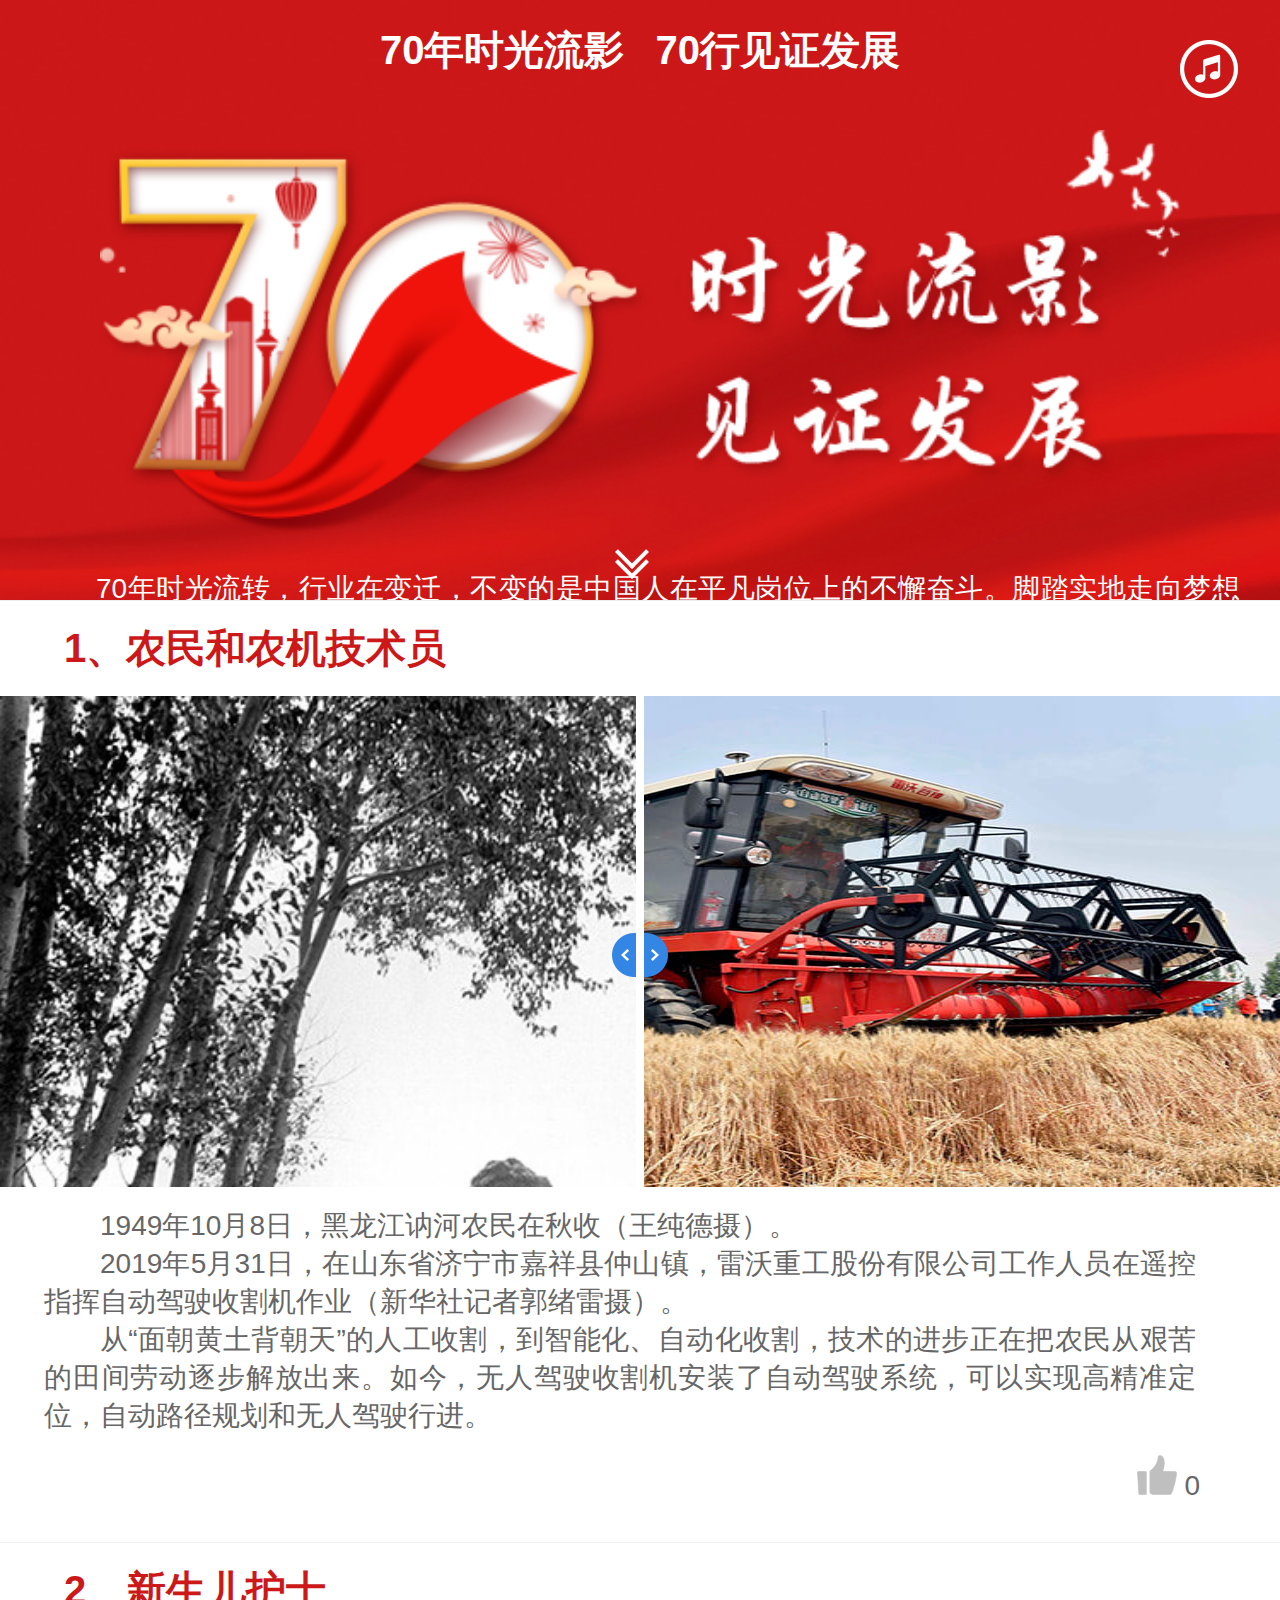
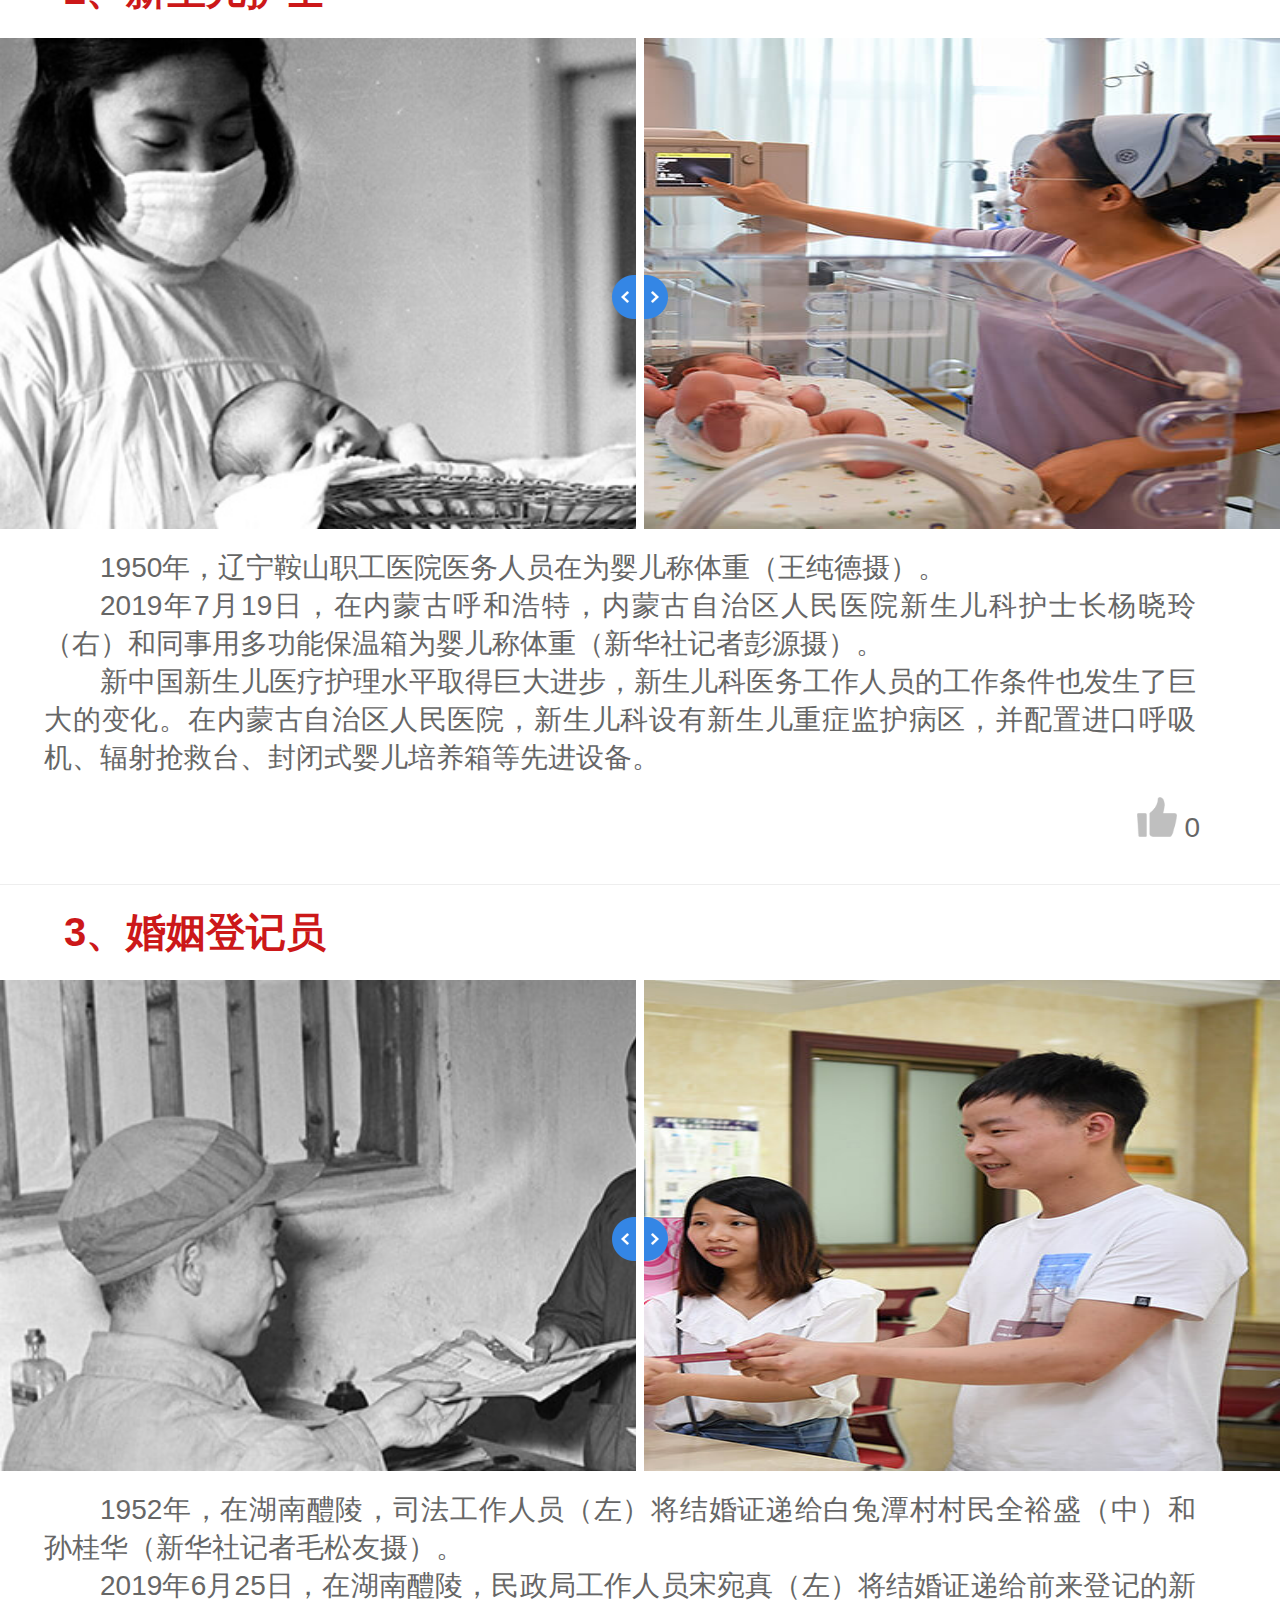
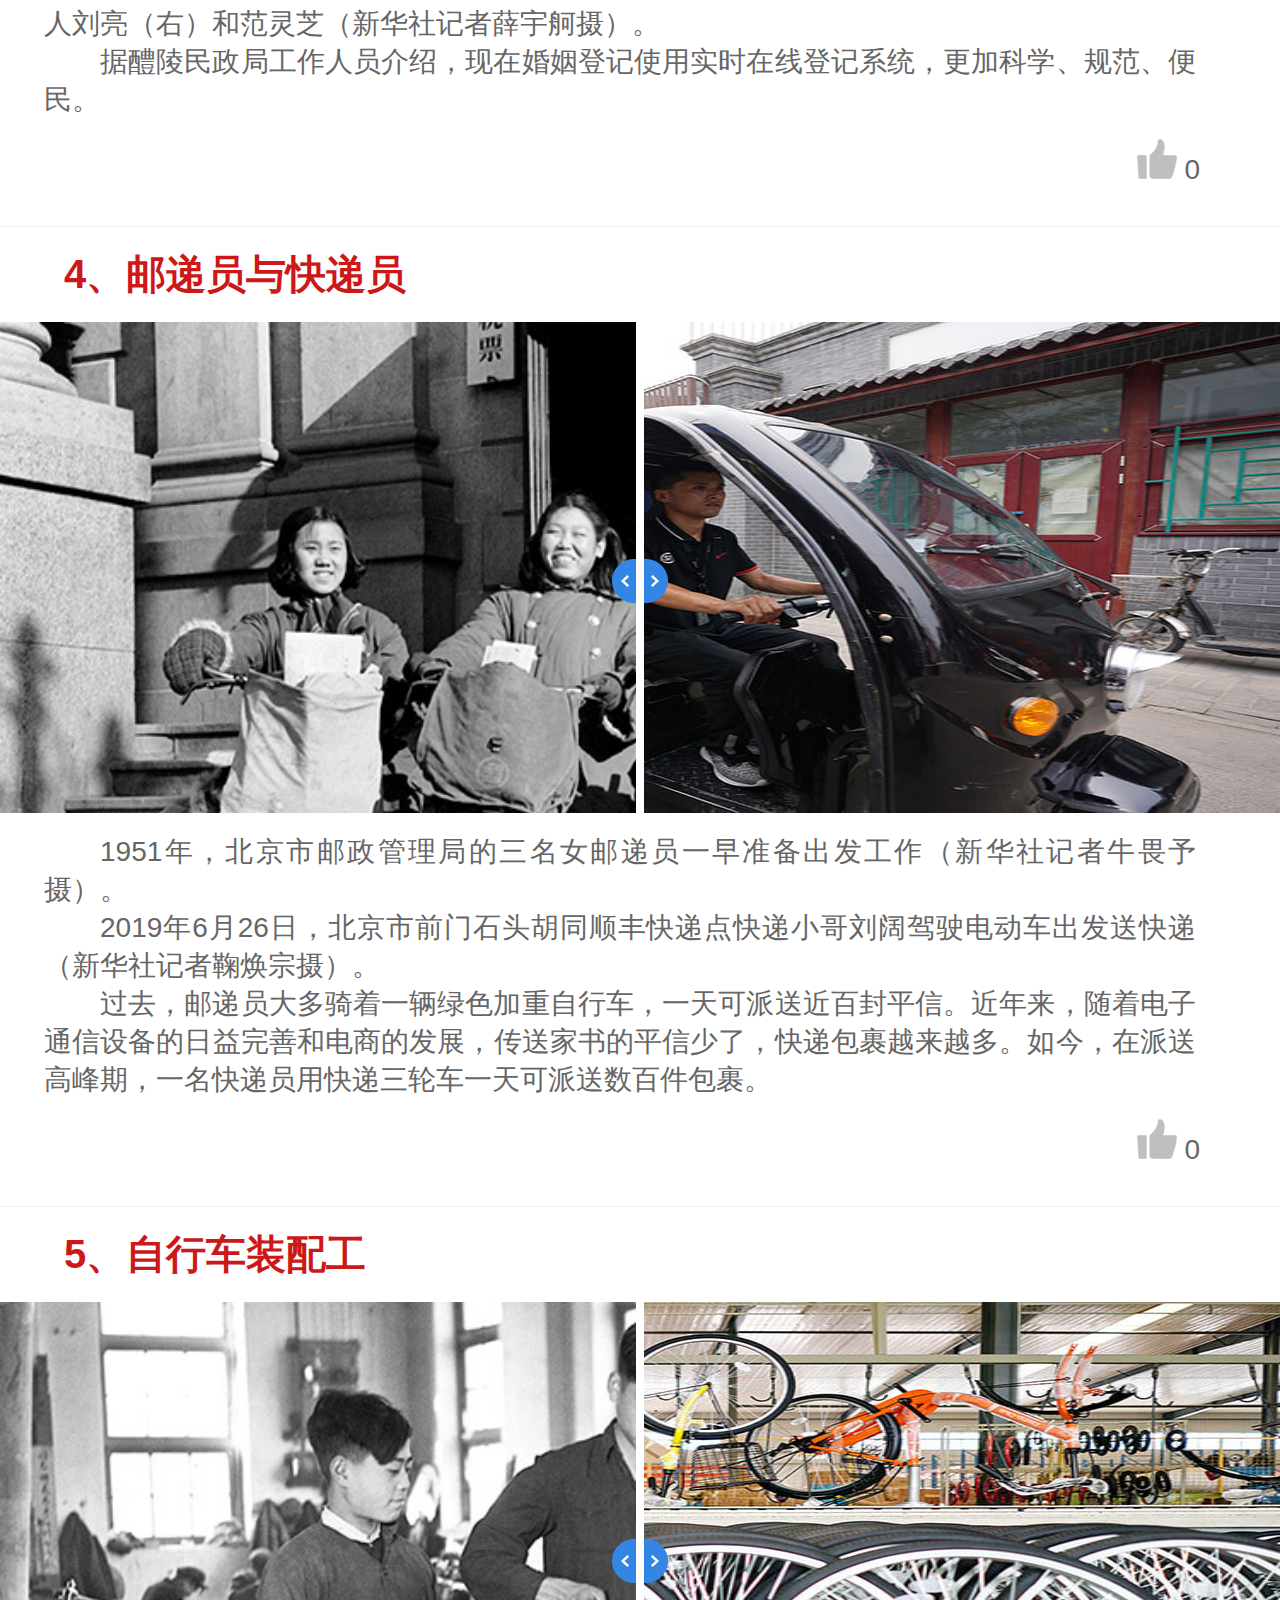
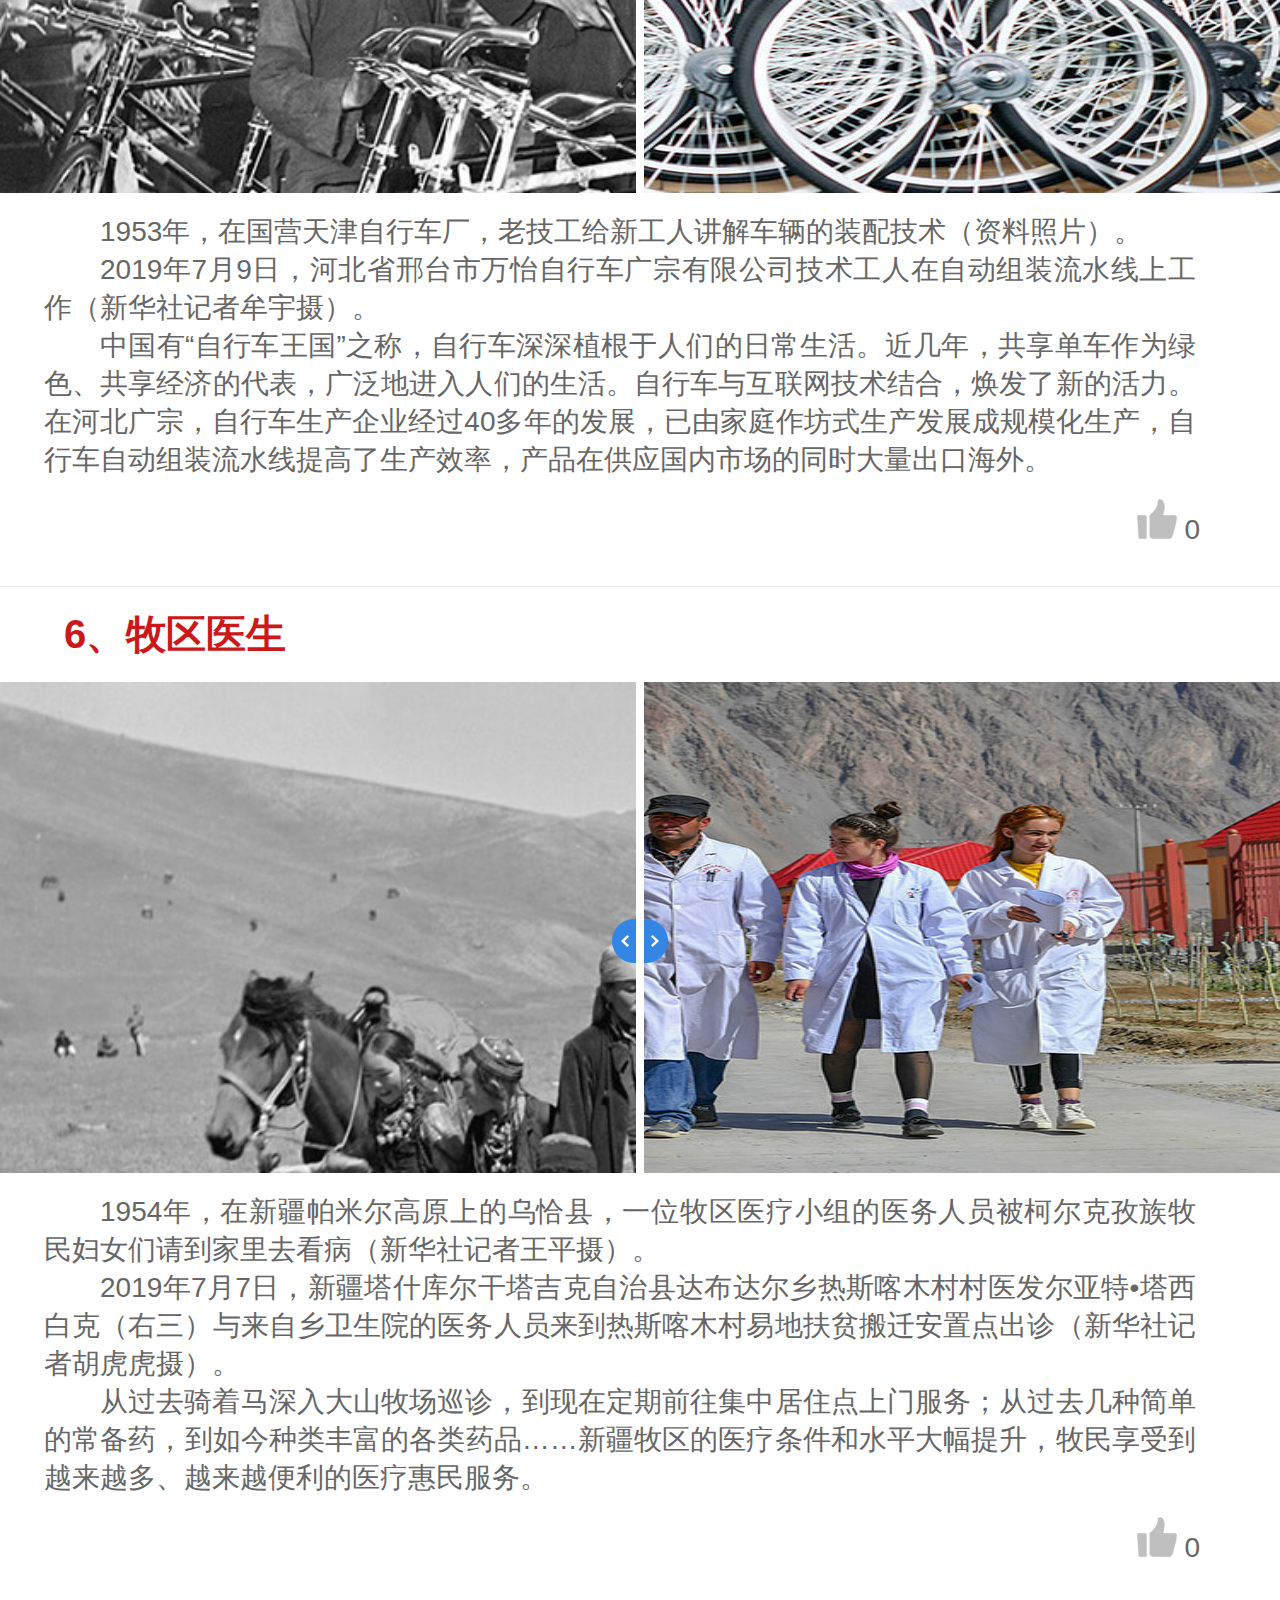
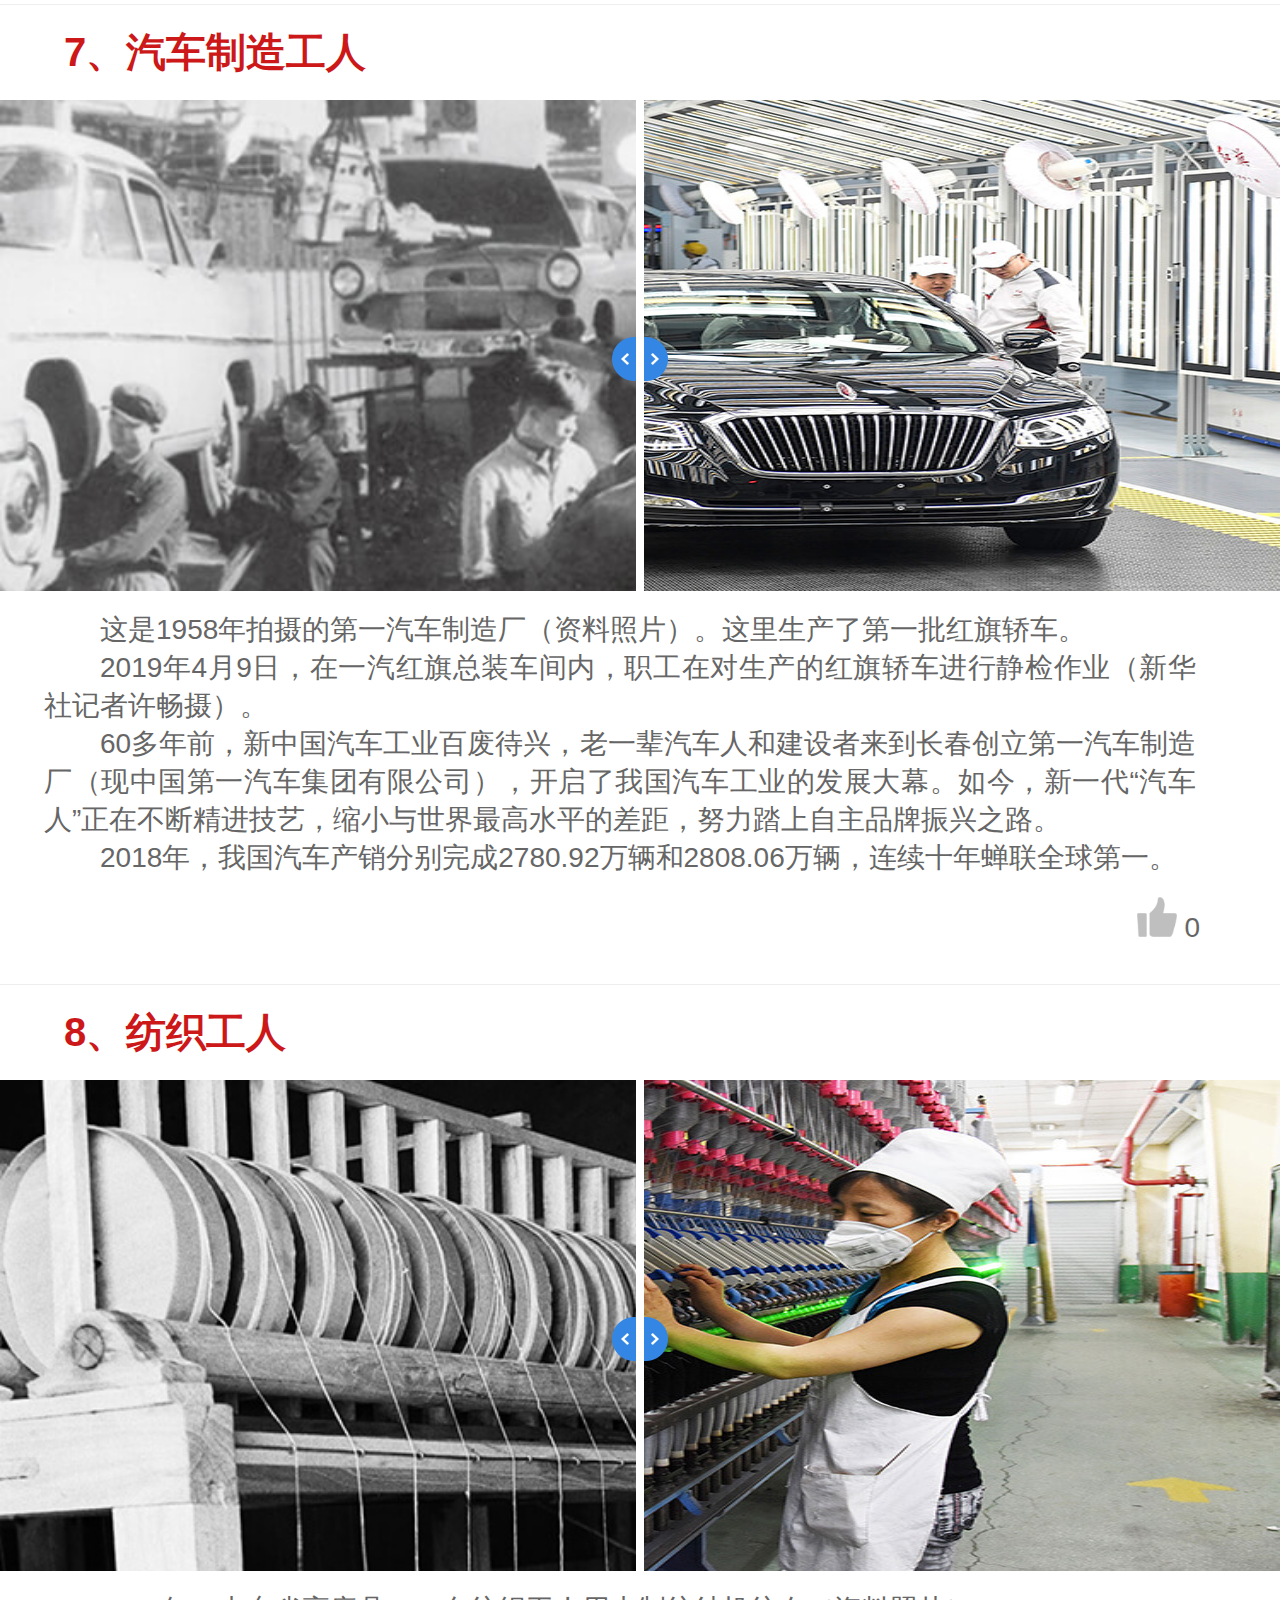
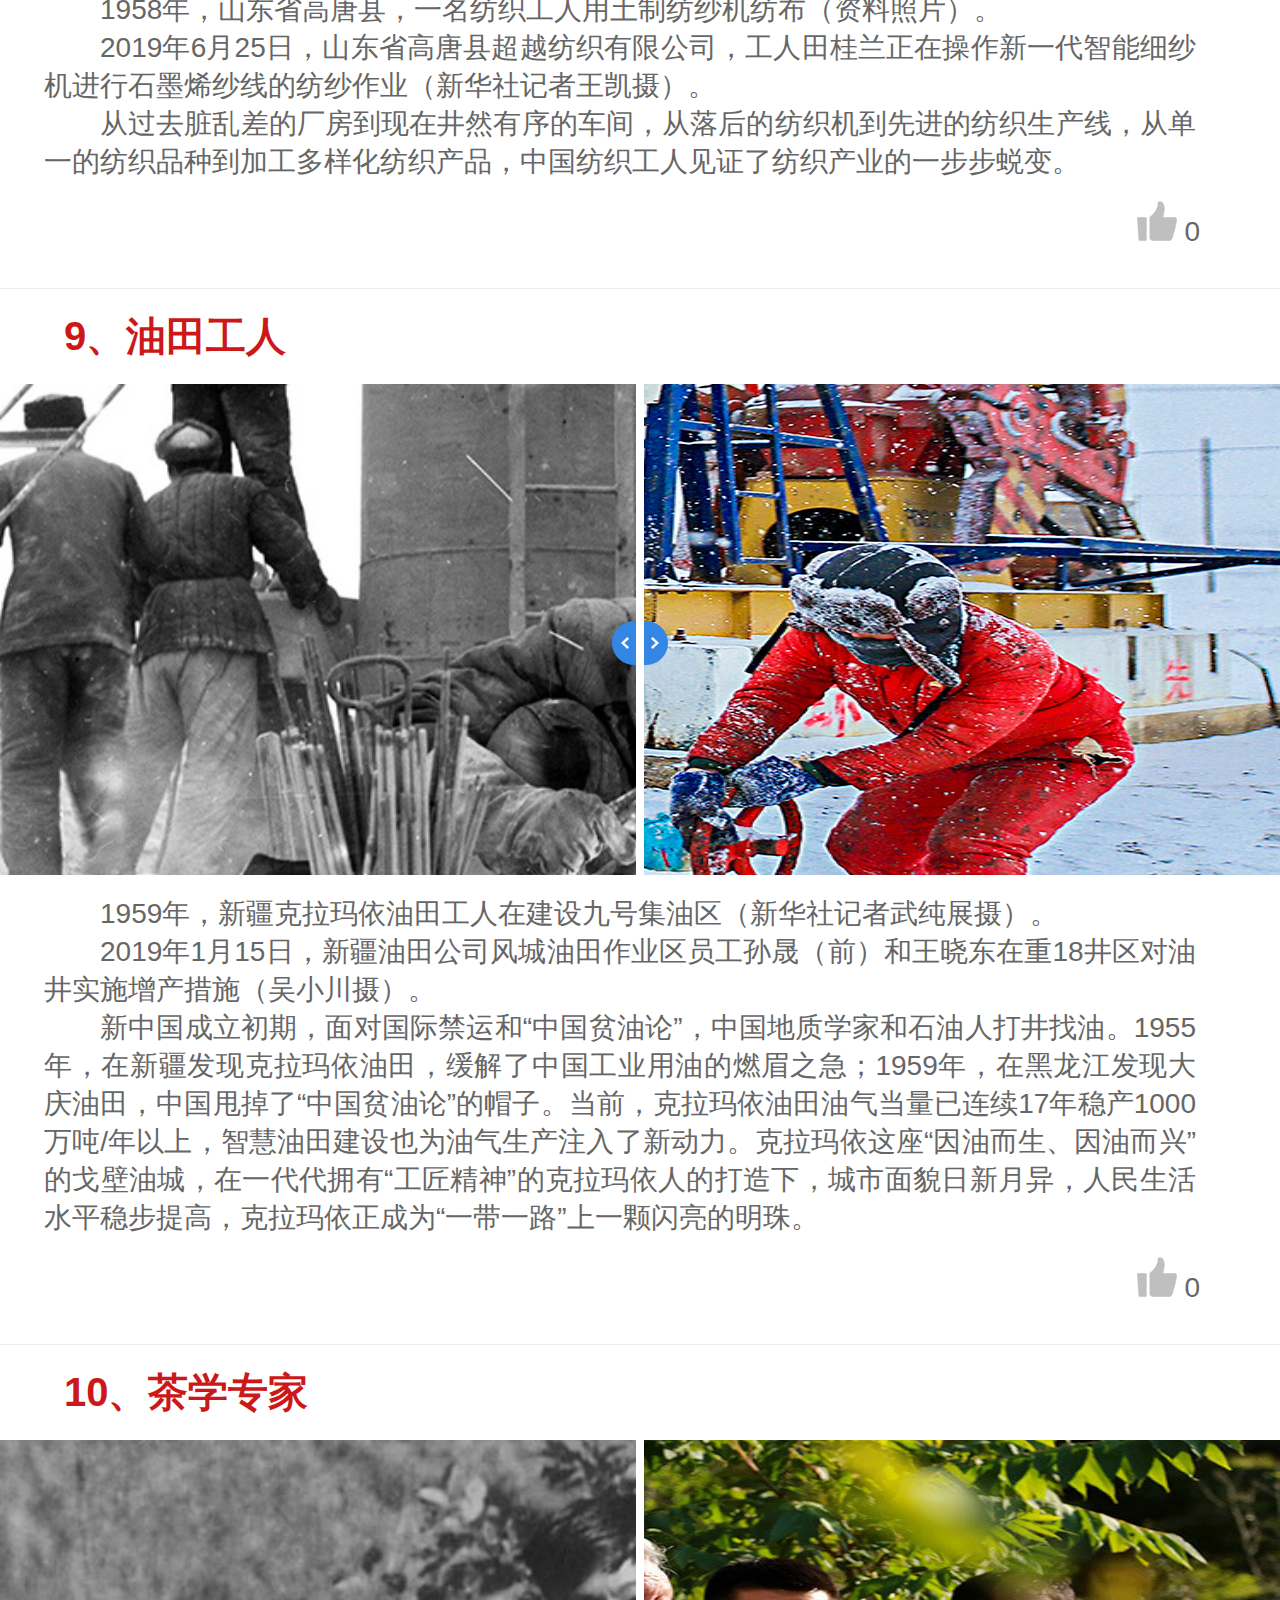
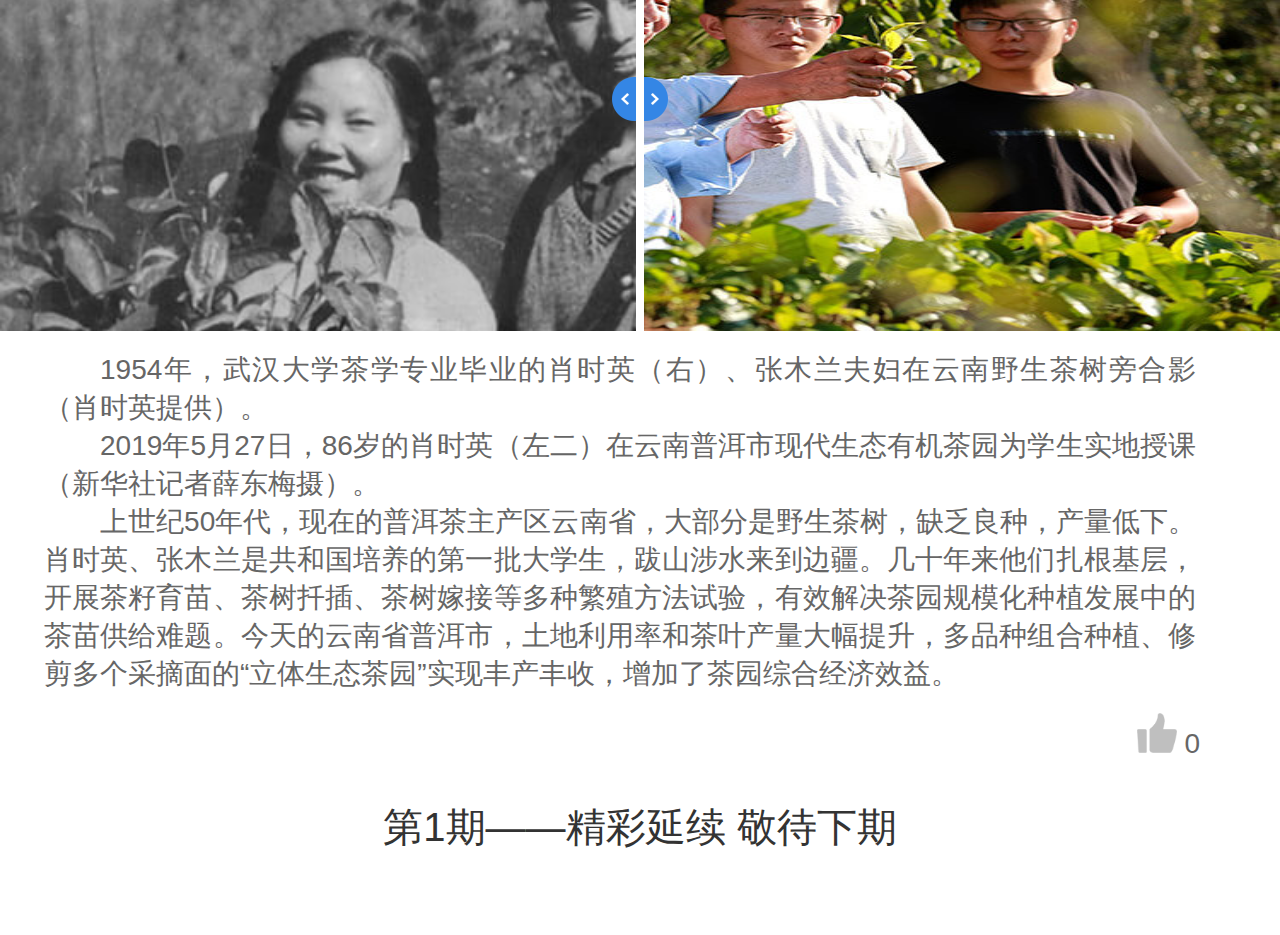
==== commit 5a93705a: "a" ====
--- a/index.html
+++ b/index.html
@@ -44,9 +44,9 @@
 <body>
 	<div id='play' class='zmiti-play '>
 		<img src="./assets/images/play.png" alt="">
-		<audio src='./assets/music/bg.mp3' autoplay loop id='audio'></audio>
+		<audio src='./assets/music/bg.mp3' loop id='audio'></audio>
 	</div>
-	<div id='loading'>
+	<div id='loading' style='display:none;'>
 		<div class='lt-full'
 			style='background:url(./assets/images/loading-bg1.jpg) no-repeat center top;background-size:cover;opacity: 1'>
 		</div>
@@ -60,30 +60,33 @@
 		<div>你将看到70年时光流影。</div>
 		<div id='progress'>0%</div>
 	</div>
-	<div class='zmiti-main-ui'>
-		<div class="zmiti-title-C hide " id='zmiti-title-C'>
-			<header>70年时光流影 70行见证发展</header>
+	<div class='zmiti-main-ui close' style="opacity:0;">
+		<div class="zmiti-title-C  " id='zmiti-title-C'>
+			<header><span>70年时光流影</span> <span>70行见证发展</span></header>
 			<div class='zmiti-title-img'>
-				<img src="./assets/images/70.png" alt="">
+				<img src="./assets/images/70-1.png" alt="">
 			</div>
-			<div class='zmiti-title-text'>
-				<div style='text-align:center;text-indent:0;' id='zmiti-group-name'>第一组</div>
+			<div class="zmiti-title-text zmiti-title-important">
 				<p style="text-indent: 2em;margin: 0;padding: 0;">
-					根据国家统计局发布的报告，2018年中国国内生产总值比1952年增长175倍，年均增长8.1%。正是这些脚踏实地走向梦想的普通人，默默奋斗，风雨砥砺，使中国从封闭落后迈向开放进步，从温饱不足迈向全面小康，从积贫积弱迈向繁荣富强，创造了人类发展史上的伟大奇迹。
+					70年时光流转，行业在变迁，不变的是中国人在平凡岗位上的不懈奋斗。脚踏实地走向梦想的劳动者，是新中国美好生活的创造者、守护者。
 				</p>
 			</div>
 			<div class='zmiti-title-text'>
-				从邮递员到快递小哥、从下水道工人到城市环卫工作者、从绿皮火车司机到高铁司机……他们是普通职业的从业者，他们是新中国美好生活的创造者、守护者。每一个中国人，每一点平凡的努力，成就不平凡的自己，也成就不平凡的中国。
+				<p style="text-indent: 2em;margin: 0;padding: 0;">
+					每一个中国人，每一点平凡的努力，成就了不平凡的自己，也成就了不平凡的中国。来自国家统计局的数据显示，1952年，我国国内生产总值仅为679亿元。2018年，中国经济总量跨过90万亿元大关。70年来，中国从封闭落后迈向开放进步，从温饱不足迈向全面小康，从积贫积弱迈向繁荣富强，创造了人类发展史上的伟大奇迹。
+				</p>
 			</div>
+
 			<div class='zmiti-team-item'>总策划：刘洁 陈凯星 周亮</div>
 			<div class='zmiti-team-item'>执行策划：王建华 齐慧杰 薛东梅</div>
 			<div class='zmiti-team-item'>图片编辑：林繁晶 孟晨光 赵宇思 隋先凯</div>
 			<div class='zmiti-team-item'>新媒体编辑：胡国香 唐颢宸</div>
 			<div class='zmiti-team-item'>技术保障：范天资 相昌盛</div>
+			<div class='zmiti-team-item'>背景音乐：张藜填词 秦咏诚谱曲</div>
 			<div class='zmiti-team-item'>设计制作：麟腾传媒</div>
 			<div class='zmiti-team-item'>技术支持：新华社新媒体中心智能化编辑部</div>
 			<div class='zmiti-team-item'>新华社摄影部 新华社新媒体中心 联合出品</div>
-			<span class='zmiti-arrow' id='zmiti-arrow'></span>
+			
 		</div>
 		<ul class='zmiti-nav hide' id='zmiti-nav' style='display:none'>
 			<li class='active'>1</li>
@@ -94,6 +97,7 @@
 			<li>6</li>
 			<li>7</li>
 		</ul>
+		<span class='zmiti-arrow' id='zmiti-arrow'></span>
 		<div id="container" class='hide'>
 
 		</div>
@@ -129,7 +133,7 @@
 					desc: '70年时光流影 70行见证发展',
 					//link: encodeURIComponent(window.location.href.split('?')[0].split('#')[0]),
 					link: 'https://h5.zhongguowangshi.com/h5/' + window.h5name + '/index.html',
-					imgUrl: "http://h5.zhongguowangshi.com/h5/" + window.h5name + "/assets/images/204.jpg",
+					imgUrl: "http://h5.zhongguowangshi.com/h5/" + window.h5name + "/assets/images/301.jpg",
 					error: function () {
 
 					},
